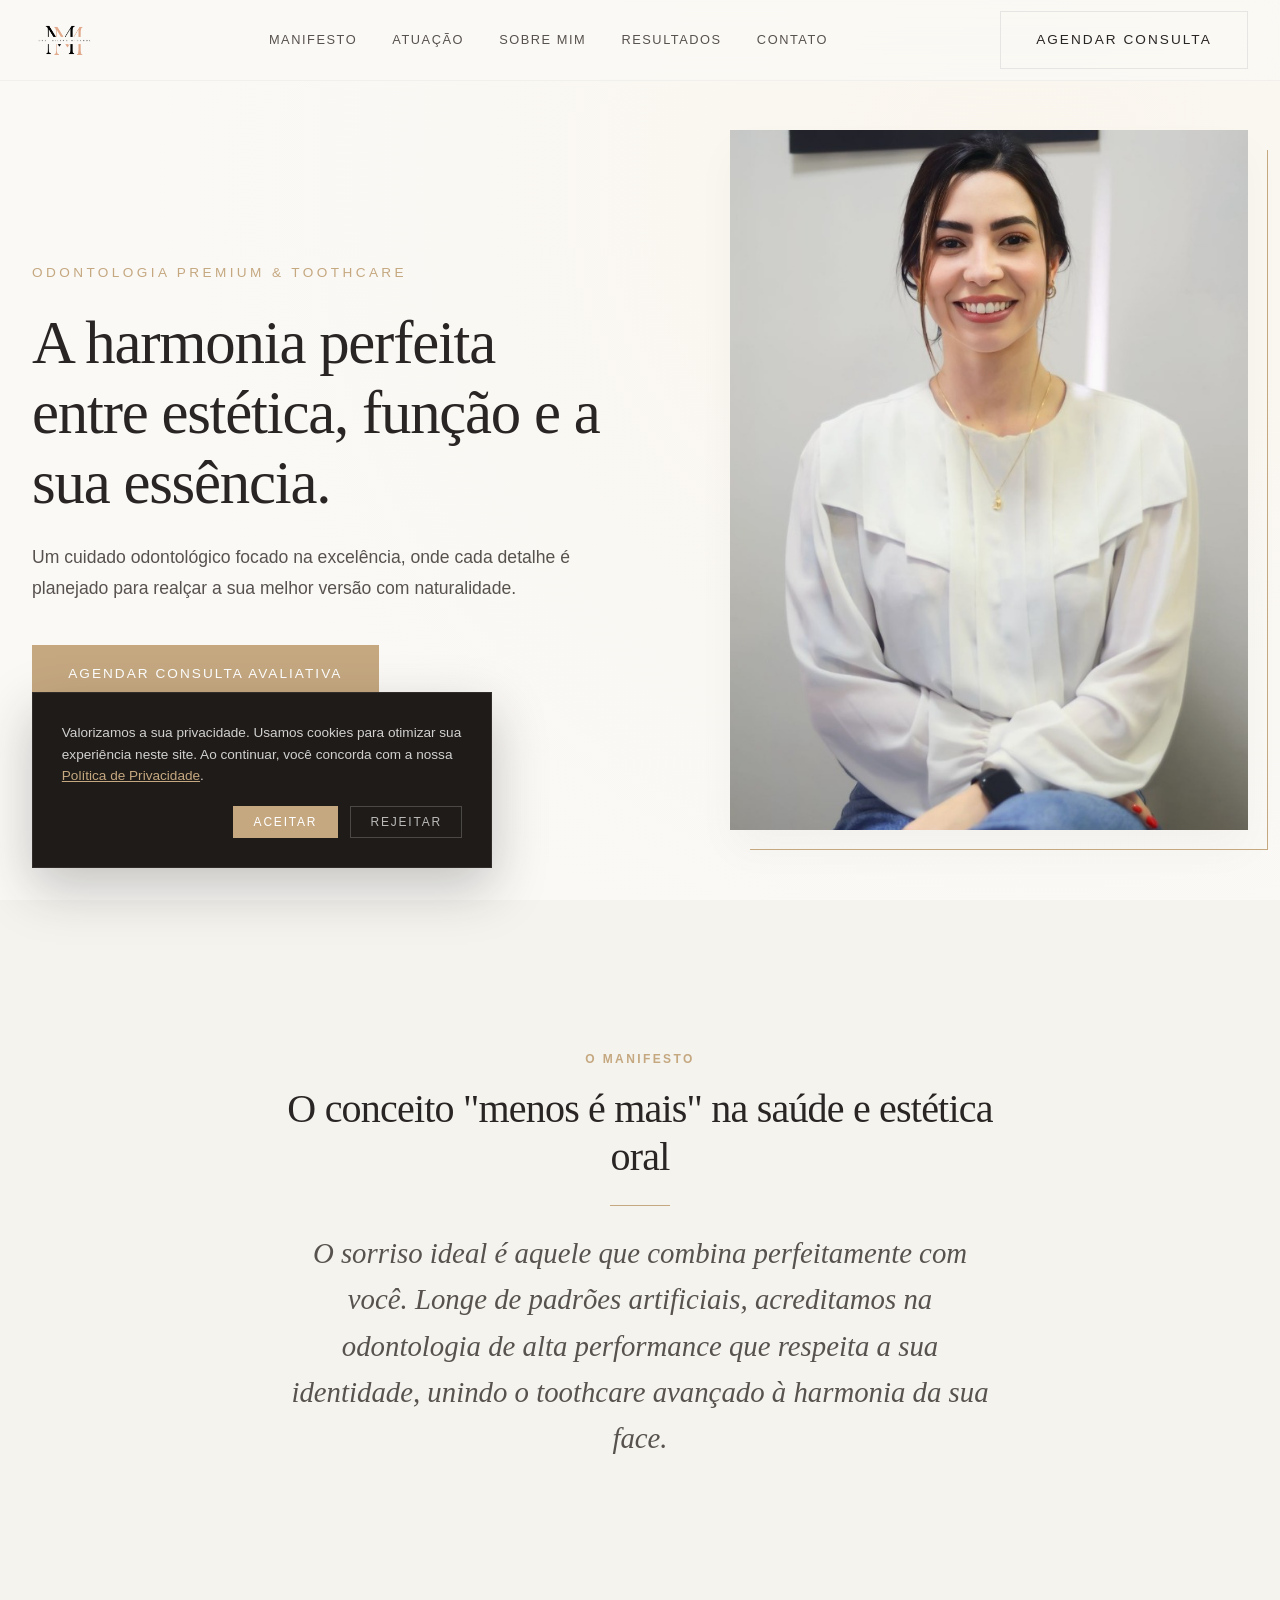
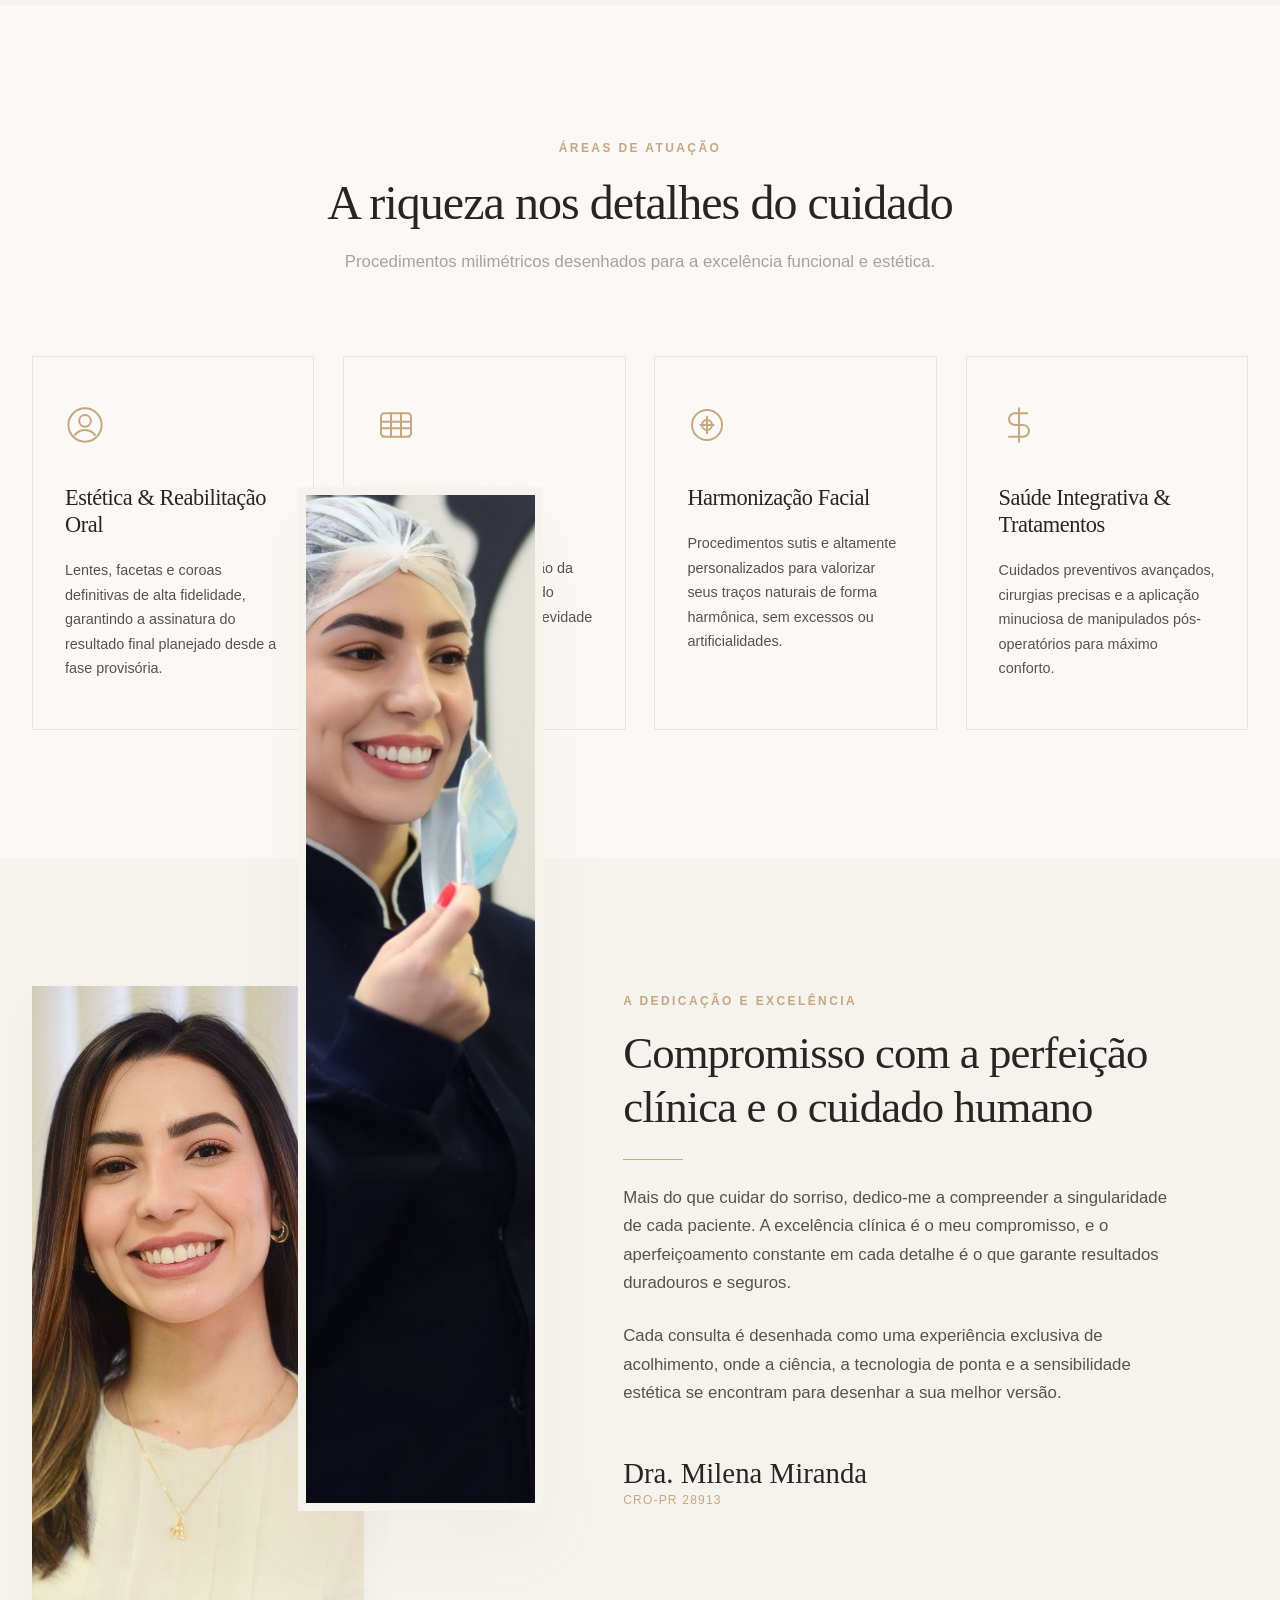
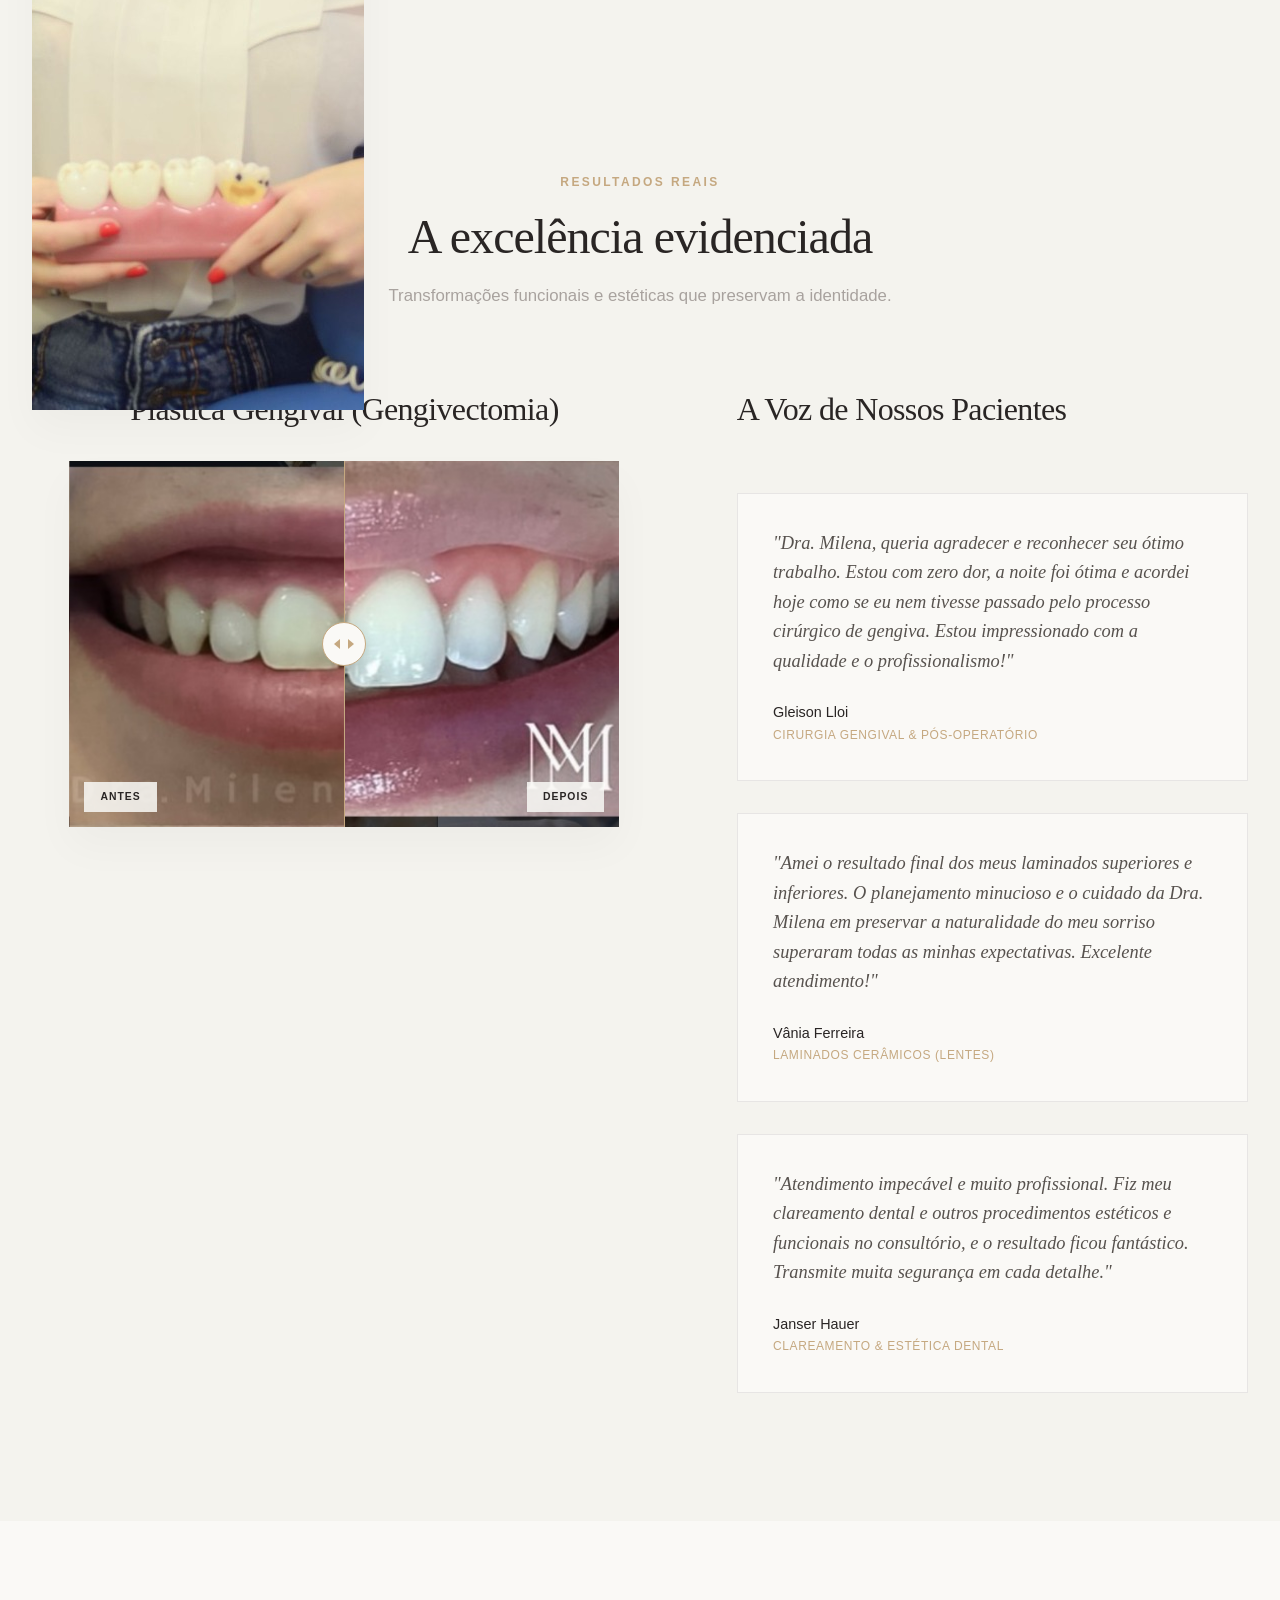
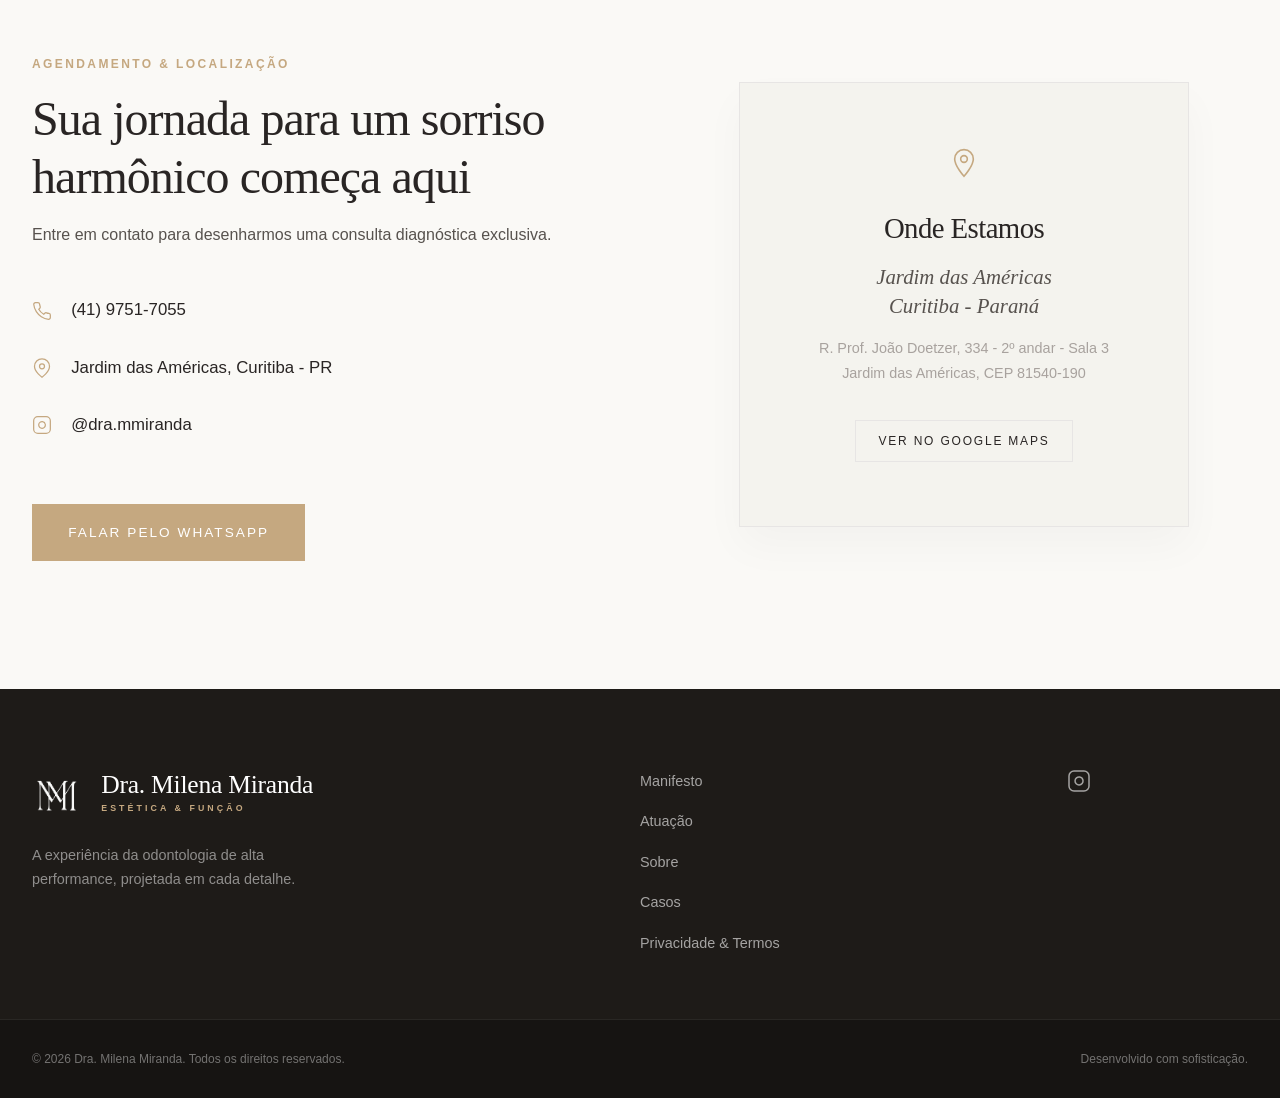
==== index.html @ aee52e79 "fix(domain): ajusta canonical, og, sitemap e schema para mmiranda.odo.br e prioriza carregamento de " ====
<!DOCTYPE html>
<html lang="pt-BR">
<head>
    <meta charset="UTF-8">
    <meta name="viewport" content="width=device-width, initial-scale=1.0">
    <meta http-equiv="Content-Security-Policy" content="default-src 'self' https://fonts.googleapis.com https://fonts.gstatic.com; style-src 'self' 'unsafe-inline' https://fonts.googleapis.com; font-src 'self' https://fonts.gstatic.com; img-src 'self' data: https://mmiranda.odo.br https://*.github.io; script-src 'self' 'unsafe-inline';">
    
    <!-- Google Fonts -->
    <link rel="preconnect" href="https://fonts.googleapis.com">
    <link rel="preconnect" href="https://fonts.gstatic.com" crossorigin>
    <link href="https://fonts.googleapis.com/css2?family=Cormorant+Garamond:ital,wght@0,300;0,400;0,500;0,600;1,300;1,400&family=Plus+Jakarta+Sans:wght@300;400;500;600&display=swap" rel="stylesheet">

    <!-- Stylesheets (Priority loaded) -->
    <link rel="stylesheet" href="style.css?v=2.2">

    <title>Dra. Milena Miranda | Dentista em Curitiba - Estética Dental & Harmonização Facial</title>
    <meta name="description" content="Consultório da Dra. Milena Miranda em Curitiba (Jardim das Américas). Especialista em estética dental, lentes de contato, harmonização facial e reabilitação oral. Agende sua consulta!">
    <meta name="keywords" content="Dentista Curitiba, Odontologia Estética Curitiba, Harmonização Facial Curitiba, Lentes de Contato Dental, Plástica Gengival, Clareamento Dental Curitiba, Jardim das Américas Dentista, Dra Milena Miranda">
    <meta name="author" content="Dra. Milena Miranda">
    <meta name="robots" content="index, follow, max-image-preview:large, max-snippet:-1, max-video-preview:-1">
    <link rel="canonical" href="https://mmiranda.odo.br/">

    <!-- Google Search Console Verification -->
    <meta name="google-site-verification" content="COLOQUE_SEU_CODIGO_DO_SEARCH_CONSOLE_AQUI">

    <!-- Favicon & Touch Icons -->
    <link rel="icon" type="image/x-icon" href="favicon.ico">
    <link rel="icon" type="image/png" sizes="32x32" href="assets/favicon-32x32.png">
    <link rel="icon" type="image/png" sizes="16x16" href="assets/favicon-16x16.png">
    <link rel="apple-touch-icon" sizes="180x180" href="assets/apple-touch-icon.png">
    <meta name="theme-color" content="#121212">
    
    <!-- Open Graph / Facebook / WhatsApp -->
    <meta property="og:type" content="website">
    <meta property="og:url" content="https://mmiranda.odo.br/">
    <meta property="og:title" content="Dra. Milena Miranda | Dentista em Curitiba - Estética & Harmonização">
    <meta property="og:description" content="A harmonia perfeita entre estética, função e a sua essência. Odontologia de alta performance no Jardim das Américas em Curitiba.">
    <meta property="og:image" content="https://mmiranda.odo.br/assets/hero-dra-milena.jpg">
    <meta property="og:image:width" content="642">
    <meta property="og:image:height" content="1024">
    <meta property="og:image:alt" content="Dra. Milena Miranda no consultório odontológico em Curitiba">
    <meta property="og:locale" content="pt_BR">
    <meta property="og:site_name" content="Dra. Milena Miranda Odontologia">

    <!-- Twitter Cards -->
    <meta name="twitter:card" content="summary_large_image">
    <meta name="twitter:title" content="Dra. Milena Miranda | Dentista em Curitiba">
    <meta name="twitter:description" content="A harmonia perfeita entre estética, função e a sua essência. Odontologia e harmonização facial em Curitiba.">
    <meta name="twitter:image" content="https://mmiranda.odo.br/assets/hero-dra-milena.jpg">

    <!-- Structured Data (Schema.org / JSON-LD) -->
    <script type="application/ld+json">
    {
      "@context": "https://schema.org",
      "@type": "Dentist",
      "name": "Dra. Milena Miranda - Odontologia Estética & Harmonização Facial",
      "alternateName": "Consultório Odontológico Dra. Milena Miranda",
      "image": "https://mmiranda.odo.br/assets/hero-dra-milena.jpg",
      "logo": "https://mmiranda.odo.br/assets/logo.png",
      "url": "https://mmiranda.odo.br/",
      "telephone": "+554197517055",
      "priceRange": "$$$",
      "address": {
        "@type": "PostalAddress",
        "streetAddress": "R. Prof. João Doetzer, 334 - 2º andar - Sala 3",
        "addressLocality": "Curitiba",
        "addressRegion": "PR",
        "postalCode": "81540-190",
        "addressCountry": "BR",
        "neighborhood": "Jardim das Américas"
      },
      "geo": {
        "@type": "GeoCoordinates",
        "latitude": -25.46078,
        "longitude": -49.23192
      },
      "medicalSpecialty": "Dentistry",
      "openingHoursSpecification": [
        {
          "@type": "OpeningHoursSpecification",
          "dayOfWeek": ["Monday", "Wednesday", "Thursday"],
          "opens": "09:00",
          "closes": "18:00"
        }
      ],
      "sameAs": [
        "https://www.instagram.com/dra.mmiranda/"
      ],
      "hasOfferCatalog": {
        "@type": "OfferCatalog",
        "name": "Procedimentos Odontológicos e Estéticos",
        "itemListElement": [
          {
            "@type": "Offer",
            "itemOffered": {
              "@type": "Service",
              "name": "Estética & Reabilitação Oral (Lentes de Contato Dental e Facetas)"
            }
          },
          {
            "@type": "Offer",
            "itemOffered": {
              "@type": "Service",
              "name": "Harmonização Facial e Procedimentos Injetáveis"
            }
          },
          {
            "@type": "Offer",
            "itemOffered": {
              "@type": "Service",
              "name": "Plástica Gengival (Gengivectomia)"
            }
          },
          {
            "@type": "Offer",
            "itemOffered": {
              "@type": "Service",
              "name": "Clareamento Dental Profissional"
            }
          },
          {
            "@type": "Offer",
            "itemOffered": {
              "@type": "Service",
              "name": "Oclusão e Saúde Integrativa Oral"
            }
          }
        ]
      }
    }
    </script>
</head>
<body>

    <!-- Header / Navigation -->
    <header class="header">
        <div class="container header-container">
            <a href="#" class="logo">
                <img src="assets/logo.png" alt="Dra. Milena Miranda" class="logo-img">
            </a>
            
            <nav class="nav">
                <a href="#manifesto" class="nav-link">Manifesto</a>
                <a href="#atuacao" class="nav-link">Atuação</a>
                <a href="#sobre" class="nav-link">Sobre mim</a>
                <!-- <a href="#experiencia" class="nav-link">O Consultório</a> -->
                <a href="#casos" class="nav-link">Resultados</a>
                <a href="#contato" class="nav-link">Contato</a>
            </nav>

            <div class="header-cta">
                <a href="https://wa.me/554197517055?text=Olá%20Dra.%20Milena,%20gostaria%20de%20agendar%20uma%20consulta%20avaliativa." target="_blank" rel="noopener noreferrer" class="btn btn-outline">Agendar Consulta</a>
            </div>

            <!-- Hamburger Button for Mobile -->
            <button class="menu-toggle" aria-label="Abrir Menu">
                <span class="bar"></span>
                <span class="bar"></span>
            </button>
        </div>
    </header>

    <!-- Mobile Menu Overlay -->
    <div class="mobile-menu">
        <nav class="mobile-nav">
            <a href="#manifesto" class="mobile-link">Manifesto</a>
            <a href="#atuacao" class="mobile-link">Atuação</a>
            <a href="#sobre" class="mobile-link">Sobre mim</a>
            <!-- <a href="#experiencia" class="mobile-link">O Consultório</a> -->
            <a href="#casos" class="mobile-link">Resultados</a>
            <a href="#contato" class="mobile-link">Contato</a>
            <a href="https://wa.me/554197517055?text=Olá%20Dra.%20Milena,%20gostaria%20de%20agendar%20uma%20consulta%20avaliativa." target="_blank" rel="noopener noreferrer" class="btn btn-primary" style="margin-top: 2rem;">Agendar Consulta</a>
        </nav>
    </div>

    <!-- Hero Section -->
    <section class="hero">
        <div class="container hero-container">
            <div class="hero-content fade-in-up">
                <span class="hero-tag">Odontologia Premium & Toothcare</span>
                <h1 class="hero-title">A harmonia perfeita entre estética, função e a sua essência.</h1>
                <p class="hero-subtitle">Um cuidado odontológico focado na excelência, onde cada detalhe é planejado para realçar a sua melhor versão com naturalidade.</p>
                <div class="hero-actions">
                    <a href="https://wa.me/554197517055?text=Olá%20Dra.%20Milena,%20gostaria%20de%20agendar%20uma%20consulta%20avaliativa." target="_blank" rel="noopener noreferrer" class="btn btn-primary">Agendar Consulta Avaliativa</a>
                </div>
            </div>
            <div class="hero-image-wrapper fade-in">
                <img src="assets/hero-dra-milena.jpg" alt="Dra. Milena Miranda - Dentista Especialista em Estética Dental e Harmonização Facial em Curitiba" class="hero-img" width="642" height="1024" fetchpriority="high">
            </div>
        </div>
    </section>

    <!-- Manifesto Section -->
    <section id="manifesto" class="manifesto scroll-trigger">
        <div class="container container-narrow">
            <div class="manifesto-content text-center">
                <span class="section-tag">O Manifesto</span>
                <h2 class="manifesto-title">O conceito "menos é mais" na saúde e estética oral</h2>
                <div class="divider-gold"></div>
                <p class="manifesto-text">
                    O sorriso ideal é aquele que combina perfeitamente com você. Longe de padrões artificiais, acreditamos na odontologia de alta performance que respeita a sua identidade, unindo o toothcare avançado à harmonia da sua face.
                </p>
            </div>
        </div>
    </section>

    <!-- Areas of Actuation Section -->
    <section id="atuacao" class="atuacao scroll-trigger">
        <div class="container">
            <div class="section-header text-center">
                <span class="section-tag">Áreas de Atuação</span>
                <h2 class="section-title">A riqueza nos detalhes do cuidado</h2>
                <p class="section-subtitle">Procedimentos milimétricos desenhados para a excelência funcional e estética.</p>
            </div>

            <div class="cards-grid">
                <!-- Card 1 -->
                <div class="card fade-in-up">
                    <div class="card-icon">
                        <!-- Custom thin line dentist icon representing aesthetics and oral rehabilitation -->
                        <svg width="40" height="40" viewBox="0 0 24 24" fill="none" stroke="currentColor" stroke-width="1.2" stroke-linecap="round" stroke-linejoin="round">
                            <path d="M12 2C6.5 2 2 6.5 2 12s4.5 10 10 10 10-4.5 10-10S17.5 2 12 2z"/>
                            <path d="M12 6c-2 0-3.5 1.5-3.5 3.5S10 13 12 13s3.5-1.5 3.5-3.5S14 6 12 6z"/>
                            <path d="M6 18c1.5-2 3.5-3 6-3s4.5 1 6 3"/>
                        </svg>
                    </div>
                    <h3 class="card-title">Estética & Reabilitação Oral</h3>
                    <p class="card-text">Lentes, facetas e coroas definitivas de alta fidelidade, garantindo a assinatura do resultado final planejado desde a fase provisória.</p>
                </div>

                <!-- Card 2 -->
                <div class="card fade-in-up" style="animation-delay: 0.1s;">
                    <div class="card-icon">
                        <!-- Custom icon for occlusion and function -->
                        <svg width="40" height="40" viewBox="0 0 24 24" fill="none" stroke="currentColor" stroke-width="1.2" stroke-linecap="round" stroke-linejoin="round">
                            <path d="M4 10h16M4 14h16"/>
                            <rect x="3" y="5" width="18" height="14" rx="2"/>
                            <path d="M9 5v14M15 5v14"/>
                        </svg>
                    </div>
                    <h3 class="card-title">Oclusão & Função</h3>
                    <p class="card-text">O equilíbrio vital para a mastigação, fala e proteção da estrutura dentária, aliviando tensões e garantindo longevidade clínica.</p>
                </div>

                <!-- Card 3 -->
                <div class="card fade-in-up" style="animation-delay: 0.2s;">
                    <div class="card-icon">
                        <!-- Custom icon for facial harmonization -->
                        <svg width="40" height="40" viewBox="0 0 24 24" fill="none" stroke="currentColor" stroke-width="1.2" stroke-linecap="round" stroke-linejoin="round">
                            <path d="M12 21a9 9 0 1 0 0-18 9 9 0 0 0 0 18z"/>
                            <path d="M12 7v10M8 12h8"/>
                            <path d="M12 12m-3 0a3 3 0 1 0 6 0 3 3 0 1 0 -6 0"/>
                        </svg>
                    </div>
                    <h3 class="card-title">Harmonização Facial</h3>
                    <p class="card-text">Procedimentos sutis e altamente personalizados para valorizar seus traços naturais de forma harmônica, sem excessos ou artificialidades.</p>
                </div>

                <!-- Card 4 -->
                <div class="card fade-in-up" style="animation-delay: 0.3s;">
                    <div class="card-icon">
                        <!-- Custom icon for integrative health -->
                        <svg width="40" height="40" viewBox="0 0 24 24" fill="none" stroke="currentColor" stroke-width="1.2" stroke-linecap="round" stroke-linejoin="round">
                            <path d="M12 2v20M17 5H9.5a3.5 3.5 0 0 0 0 7h5a3.5 3.5 0 0 1 0 7H6"/>
                        </svg>
                    </div>
                    <h3 class="card-title">Saúde Integrativa & Tratamentos</h3>
                    <p class="card-text">Cuidados preventivos avançados, cirurgias precisas e a aplicação minuciosa de manipulados pós-operatórios para máximo conforto.</p>
                </div>
            </div>
        </div>
    </section>

    <!-- About Section -->
    <section id="sobre" class="sobre scroll-trigger">
        <div class="container sobre-container">
            <div class="sobre-image-wrapper fade-in">
                <img src="assets/sobre-dra-milena.jpg" alt="Dra. Milena Miranda - Dentista em Curitiba" class="sobre-img-primary" width="678" height="1024" loading="lazy" decoding="async">
                <img src="assets/dra-atendimento.jpg" alt="Dra. Milena Miranda em atendimento odontológico" class="sobre-img-secondary" width="711" height="1024" loading="lazy" decoding="async">
            </div>
            <div class="sobre-content fade-in-up">
                <span class="section-tag">A Dedicação e Excelência</span>
                <h2 class="sobre-title">Compromisso com a perfeição clínica e o cuidado humano</h2>
                <div class="divider-gold" style="margin-left: 0;"></div>
                <p class="sobre-text">
                    Mais do que cuidar do sorriso, dedico-me a compreender a singularidade de cada paciente. A excelência clínica é o meu compromisso, e o aperfeiçoamento constante em cada detalhe é o que garante resultados duradouros e seguros.
                </p>
                <p class="sobre-text">
                    Cada consulta é desenhada como uma experiência exclusiva de acolhimento, onde a ciência, a tecnologia de ponta e a sensibilidade estética se encontram para desenhar a sua melhor versão.
                </p>
                <div class="sobre-signature">
                    <p class="signature-name">Dra. Milena Miranda</p>
                    <p class="signature-crm">CRO-PR 28913</p>
                </div>
            </div>
        </div>
    </section>

    <!-- Gallery / Office Experience Section (Hidden until photos are ready)
    <section id="experiencia" class="experiencia scroll-trigger">
        <div class="container">
            <div class="section-header text-center">
                <span class="section-tag">O Consultório</span>
                <h2 class="section-title">A Experiência do Paciente</h2>
                <p class="section-subtitle">Um refúgio de tranquilidade e sofisticação projetado para o seu conforto.</p>
            </div>

            <div class="carousel-container">
                <div class="carousel-track-container">
                    <ul class="carousel-track">
                        <li class="carousel-slide active">
                            <img src="assets/consultorio-recepcao.jpg" alt="Recepção sofisticada do consultório" class="carousel-img">
                            <div class="carousel-caption">
                                <h3>Recepção Acolhedora</h3>
                                <p>Um ambiente calmo e sofisticado para recepcionar você com conforto.</p>
                            </div>
                        </li>
                        <li class="carousel-slide">
                            <img src="assets/consultorio-sala.jpg" alt="Sala de atendimento moderno" class="carousel-img">
                            <div class="carousel-caption">
                                <h3>Sala de Atendimento Premium</h3>
                                <p>Tecnologia e biossegurança de ponta para procedimentos seguros.</p>
                            </div>
                        </li>
                        <li class="carousel-slide">
                            <img src="assets/dra-em-pe.jpg" alt="Dra. Milena Miranda no consultório" class="carousel-img">
                            <div class="carousel-caption">
                                <h3>Atendimento Personalizado</h3>
                                <p>Cuidado sob medida focado nas suas necessidades individuais.</p>
                            </div>
                        </li>
                    </ul>
                </div>
                
                <button class="carousel-btn carousel-btn-left" aria-label="Slide anterior">
                    <svg width="20" height="20" viewBox="0 0 24 24" fill="none" stroke="currentColor" stroke-width="1" stroke-linecap="round" stroke-linejoin="round">
                        <line x1="19" y1="12" x2="5" y2="12"></line>
                        <polyline points="12 19 5 12 12 5"></polyline>
                    </svg>
                </button>
                <button class="carousel-btn carousel-btn-right" aria-label="Próximo slide">
                    <svg width="20" height="20" viewBox="0 0 24 24" fill="none" stroke="currentColor" stroke-width="1" stroke-linecap="round" stroke-linejoin="round">
                        <line x1="5" y1="12" x2="19" y2="12"></line>
                        <polyline points="12 5 19 12 12 19"></polyline>
                    </svg>
                </button>

                <div class="carousel-nav">
                    <button class="carousel-indicator active"></button>
                    <button class="carousel-indicator"></button>
                    <button class="carousel-indicator"></button>
                </div>
            </div>
        </div>
    </section>
    -->

    <!-- Cases & Testimonials Section -->
    <section id="casos" class="casos scroll-trigger">
        <div class="container">
            <div class="section-header text-center">
                <span class="section-tag">Resultados Reais</span>
                <h2 class="section-title">A excelência evidenciada</h2>
                <p class="section-subtitle">Transformações funcionais e estéticas que preservam a identidade.</p>
            </div>

            <!-- Flex container for Before/After + Testimonials -->
            <div class="casos-layout">
                
                <!-- Before / After Interactive Component -->
                <div class="before-after-wrapper">
                    <h3 class="casos-subheading text-center">Plástica Gengival (Gengivectomia)</h3>
                    <div class="slider-container">
                        <!-- Imagem After (Estado Final) -->
                        <img src="assets/sorriso-depois.jpg" alt="Resultado pós plástica gengival e gengivectomia em Curitiba" class="image-after" width="610" height="361" loading="lazy" decoding="async">
                        <!-- Imagem Before (Estado Inicial) -->
                        <img src="assets/sorriso-antes.jpg" alt="Antes de plástica gengival e gengivectomia" class="image-before" width="610" height="361" loading="lazy" decoding="async">
                        
                        <!-- Control Elements -->
                        <input type="range" min="0" max="100" value="50" class="slider-range" id="before-after-slider" aria-label="Ajustar divisor antes e depois">
                        <div class="slider-line" id="slider-line"></div>
                        <div class="slider-button" id="slider-button"></div>
                        
                        <!-- Labels -->
                        <span class="label-badge label-before">Antes</span>
                        <span class="label-badge label-after">Depois</span>
                    </div>
                </div>

                <!-- Testimonials Column -->
                <div class="testimonials-column">
                    <h3 class="casos-subheading">A Voz de Nossos Pacientes</h3>
                    
                    <div class="testimonial-card">
                        <p class="testimonial-quote">"Dra. Milena, queria agradecer e reconhecer seu ótimo trabalho. Estou com zero dor, a noite foi ótima e acordei hoje como se eu nem tivesse passado pelo processo cirúrgico de gengiva. Estou impressionado com a qualidade e o profissionalismo!"</p>
                        <div class="testimonial-author">
                            <span class="author-name">Gleison Lloi</span>
                            <span class="author-treatment">Cirurgia Gengival & Pós-Operatório</span>
                        </div>
                    </div>

                    <div class="testimonial-card">
                        <p class="testimonial-quote">"Amei o resultado final dos meus laminados superiores e inferiores. O planejamento minucioso e o cuidado da Dra. Milena em preservar a naturalidade do meu sorriso superaram todas as minhas expectativas. Excelente atendimento!"</p>
                        <div class="testimonial-author">
                            <span class="author-name">Vânia Ferreira</span>
                            <span class="author-treatment">Laminados Cerâmicos (Lentes)</span>
                        </div>
                    </div>

                    <div class="testimonial-card">
                        <p class="testimonial-quote">"Atendimento impecável e muito profissional. Fiz meu clareamento dental e outros procedimentos estéticos e funcionais no consultório, e o resultado ficou fantástico. Transmite muita segurança em cada detalhe."</p>
                        <div class="testimonial-author">
                            <span class="author-name">Janser Hauer</span>
                            <span class="author-treatment">Clareamento & Estética Dental</span>
                        </div>
                    </div>
                </div>

            </div>
        </div>
    </section>

    <!-- Contact & Map Section -->
    <section id="contato" class="contato scroll-trigger">
        <div class="container">
            <div class="contato-container">
                <div class="contato-info">
                    <span class="section-tag">Agendamento & Localização</span>
                    <h2 class="contato-title">Sua jornada para um sorriso harmônico começa aqui</h2>
                    <p class="contato-subtitle">Entre em contato para desenharmos uma consulta diagnóstica exclusiva.</p>
                    
                    <div class="contact-details">
                        <div class="contact-item">
                            <span class="contact-icon">
                                <svg width="20" height="20" viewBox="0 0 24 24" fill="none" stroke="currentColor" stroke-width="1.5">
                                    <path d="M22 16.92v3a2 2 0 0 1-2.18 2 19.79 19.79 0 0 1-8.63-3.07 19.5 19.5 0 0 1-6-6 19.79 19.79 0 0 1-3.07-8.67A2 2 0 0 1 4.11 2h3a2 2 0 0 1 2 1.72 12.84 12.84 0 0 0 .7 2.81 2 2 0 0 1-.45 2.11L8.09 9.91a16 16 0 0 0 6 6l1.27-1.27a2 2 0 0 1 2.11-.45 12.84 12.84 0 0 0 2.81.7A2 2 0 0 1 22 16.92z"/>
                                </svg>
                            </span>
                            <a href="tel:+554197517055" class="contact-text">(41) 9751-7055</a>
                        </div>
                        
                        <div class="contact-item">
                            <span class="contact-icon">
                                <svg width="20" height="20" viewBox="0 0 24 24" fill="none" stroke="currentColor" stroke-width="1.5">
                                    <path d="M21 10c0 7-9 13-9 13s-9-6-9-13a9 9 0 0 1 18 0z"/>
                                    <circle cx="12" cy="10" r="3"/>
                                </svg>
                            </span>
                            <span class="contact-text">Jardim das Américas, Curitiba - PR</span>
                        </div>

                        <div class="contact-item">
                            <span class="contact-icon">
                                <svg width="20" height="20" viewBox="0 0 24 24" fill="none" stroke="currentColor" stroke-width="1.5">
                                    <rect x="2" y="2" width="20" height="20" rx="5" ry="5"/>
                                    <path d="M16 11.37A4 4 0 1 1 12.63 8 4 4 0 0 1 16 11.37z"/>
                                    <line x1="17.5" y1="6.5" x2="17.51" y2="6.5"/>
                                </svg>
                            </span>
                            <a href="https://www.instagram.com/dra.mmiranda/" target="_blank" rel="noopener noreferrer" class="contact-text">@dra.mmiranda</a>
                        </div>
                    </div>

                    <a href="https://wa.me/554197517055?text=Olá%20Dra.%20Milena,%20gostaria%20de%20agendar%20uma%20consulta%20avaliativa." target="_blank" rel="noopener noreferrer" class="btn btn-primary" style="margin-top: 1.5rem;">Falar pelo WhatsApp</a>
                </div>

                <!-- Custom visual elegant map / info panel instead of complex iframe -->
                <div class="map-panel">
                    <div class="map-card">
                        <div class="map-icon-box">
                            <svg width="32" height="32" viewBox="0 0 24 24" fill="none" stroke="currentColor" stroke-width="1.2">
                                <path d="M12 2C8.13 2 5 5.13 5 9c0 5.25 7 13 7 13s7-7.75 7-13c0-3.87-3.13-7-7-7z"/>
                                <circle cx="12" cy="9" r="2.5"/>
                            </svg>
                        </div>
                        <h3>Onde Estamos</h3>
                        <p class="map-address">Jardim das Américas<br>Curitiba - Paraná</p>
                        <p class="map-desc">R. Prof. João Doetzer, 334 - 2º andar - Sala 3<br>Jardim das Américas, CEP 81540-190</p>
                        <a href="https://maps.google.com/?q=R.+Prof.+Joao+Doetzer,+334+-+Jardim+das+Americas,+Curitiba+-+PR" target="_blank" rel="noopener noreferrer" class="btn btn-outline btn-small">Ver no Google Maps</a>
                    </div>
                </div>
            </div>
        </div>
    </section>

    <!-- Footer -->
    <footer class="footer">
        <div class="container footer-container">
            <div class="footer-brand">
                <a href="#" class="logo footer-logo">
                    <img src="assets/logo-white.png" alt="Dra. Milena Miranda" class="logo-img-white">
                    <div class="logo-text">
                        <span class="logo-name">Dra. Milena Miranda</span>
                        <span class="logo-subtitle">ESTÉTICA & FUNÇÃO</span>
                    </div>
                </a>
                <p class="footer-desc">A experiência da odontologia de alta performance, projetada em cada detalhe.</p>
            </div>
            
            <div class="footer-links">
                <a href="#manifesto">Manifesto</a>
                <a href="#atuacao">Atuação</a>
                <a href="#sobre">Sobre</a>
                <!-- <a href="#experiencia">Consultório</a> -->
                <a href="#casos">Casos</a>
                <a href="politica-privacidade.html">Privacidade & Termos</a>
            </div>

            <div class="footer-social">
                <a href="https://www.instagram.com/dra.mmiranda/" target="_blank" rel="noopener noreferrer" aria-label="Instagram">
                    <svg width="24" height="24" viewBox="0 0 24 24" fill="none" stroke="currentColor" stroke-width="1.5">
                        <rect x="2" y="2" width="20" height="20" rx="5" ry="5"/>
                        <path d="M16 11.37A4 4 0 1 1 12.63 8 4 4 0 0 1 16 11.37z"/>
                        <line x1="17.5" y1="6.5" x2="17.51" y2="6.5"/>
                    </svg>
                </a>
            </div>
        </div>
        <div class="footer-bottom">
            <div class="container footer-bottom-container">
                <p>&copy; 2026 Dra. Milena Miranda. Todos os direitos reservados.</p>
                <p>Desenvolvido com sofisticação.</p>
            </div>
        </div>
    </footer>

    <!-- Cookie Consent Banner -->
    <div id="cookie-banner" class="cookie-banner">
        <div class="cookie-content">
            <p>Valorizamos a sua privacidade. Usamos cookies para otimizar sua experiência neste site. Ao continuar, você concorda com a nossa <a href="politica-privacidade.html" class="cookie-link">Política de Privacidade</a>.</p>
            <div class="cookie-buttons">
                <button id="cookie-accept" class="btn btn-primary btn-small" style="padding: 0.5rem 1.2rem; font-size: 0.75rem;">Aceitar</button>
                <button id="cookie-reject" class="btn btn-outline btn-small" style="padding: 0.5rem 1.2rem; font-size: 0.75rem; border-color: rgba(255,255,255,0.2); color: rgba(255,255,255,0.7);">Rejeitar</button>
            </div>
        </div>
    </div>

    <!-- Scripts -->
    <script src="script.js"></script>
</body>
</html>
---- style.css ----
/* ==========================================================================
   DESIGN SYSTEM & VARIABLES
   ========================================================================== */
:root {
    /* Color Palette */
    --bg-primary: #FAF9F6;      /* Off-white linen */
    --bg-secondary: #F4F3EE;    /* Soft warm cream */
    --bg-dark: #1E1B18;         /* Premium soft dark grey */
    --color-gold: #C5A880;      /* Champagne gold */
    --color-gold-hover: #B59870;/* Darker gold for interaction */
    --color-gold-light: rgba(197, 168, 128, 0.1);
    --text-primary: #292524;    /* Warm graphite */
    --text-secondary: #57524E;  /* Warm grey for body */
    --text-light: #A8A29E;      /* Muted light grey */
    --border-color: #E7E5E4;    /* Fine division lines */
    
    /* Typography */
    --font-serif: 'Cormorant Garamond', serif;
    --font-sans: 'Plus Jakarta Sans', sans-serif;
    
    /* Transitions & Shadows */
    --transition-smooth: all 0.5s cubic-bezier(0.16, 1, 0.3, 1);
    --shadow-premium: 0 20px 40px rgba(41, 37, 36, 0.03);
    --shadow-hover: 0 30px 60px rgba(197, 168, 128, 0.08);
}

/* ==========================================================================
   BASE STYLES & RESET
   ========================================================================== */
*, *::before, *::after {
    box-sizing: border-box;
    margin: 0;
    padding: 0;
}

html {
    scroll-behavior: smooth;
    font-size: 16px;
}

body {
    background-color: var(--bg-primary);
    color: var(--text-primary);
    font-family: var(--font-sans);
    line-height: 1.7;
    font-weight: 300;
    overflow-x: hidden;
    -webkit-font-smoothing: antialiased;
}

/* Containers */
.container {
    width: 100%;
    max-width: 1400px;
    margin: 0 auto;
    padding: 0 2rem;
}

.container-narrow {
    max-width: 800px;
}

/* ==========================================================================
   TYPOGRAPHY
   ========================================================================== */
h1, h2, h3, h4 {
    font-family: var(--font-serif);
    font-weight: 400;
    line-height: 1.2;
    letter-spacing: -0.02em;
}

h1 {
    font-size: 3.5rem;
}

h2 {
    font-size: 2.8rem;
}

h3 {
    font-size: 1.8rem;
}

p {
    font-family: var(--font-sans);
    font-size: 1rem;
    color: var(--text-secondary);
}

/* Editorial tags and dividers */
.section-tag {
    display: inline-block;
    font-family: var(--font-sans);
    font-size: 0.75rem;
    font-weight: 600;
    text-transform: uppercase;
    letter-spacing: 0.2em;
    color: var(--color-gold);
    margin-bottom: 1rem;
}

.hero-tag {
    display: inline-block;
    font-family: var(--font-sans);
    font-size: 0.85rem;
    font-weight: 500;
    text-transform: uppercase;
    letter-spacing: 0.25em;
    color: var(--color-gold);
    margin-bottom: 1.5rem;
}

.divider-gold {
    width: 60px;
    height: 1px;
    background-color: var(--color-gold);
    margin: 1.5rem auto;
}

/* Text Center Helper */
.text-center {
    text-align: center;
}

/* ==========================================================================
   BUTTONS
   ========================================================================== */
.btn {
    display: inline-flex;
    align-items: center;
    justify-content: center;
    padding: 1rem 2.2rem;
    font-family: var(--font-sans);
    font-size: 0.85rem;
    font-weight: 500;
    text-transform: uppercase;
    letter-spacing: 0.15em;
    border-radius: 0;
    text-decoration: none;
    transition: var(--transition-smooth);
    cursor: pointer;
}

.btn-primary {
    background-color: var(--color-gold);
    color: #ffffff;
    border: 1px solid var(--color-gold);
}

.btn-primary:hover {
    background-color: var(--color-gold-hover);
    border-color: var(--color-gold-hover);
    transform: translateY(-2px);
    box-shadow: 0 10px 20px rgba(197, 168, 128, 0.15);
}

.btn-outline {
    background-color: transparent;
    color: var(--text-primary);
    border: 1px solid var(--border-color);
}

.btn-outline:hover {
    border-color: var(--color-gold);
    color: var(--color-gold);
    transform: translateY(-2px);
}

.btn-small {
    padding: 0.6rem 1.4rem;
    font-size: 0.75rem;
}

/* ==========================================================================
   HEADER / NAVIGATION
   ========================================================================== */
.header {
    position: fixed;
    top: 0;
    left: 0;
    width: 100%;
    z-index: 100;
    background-color: rgba(250, 249, 246, 0.8);
    backdrop-filter: blur(15px);
    -webkit-backdrop-filter: blur(15px);
    border-bottom: 1px solid rgba(231, 229, 228, 0.5);
    transition: var(--transition-smooth);
}

.header.scrolled {
    padding: 0.6rem 0;
    background-color: rgba(250, 249, 246, 0.95);
    box-shadow: 0 10px 30px rgba(41, 37, 36, 0.02);
}

.header-container {
    display: flex;
    align-items: center;
    justify-content: space-between;
    height: 80px;
    transition: var(--transition-smooth);
}

.header.scrolled .header-container {
    height: 65px;
}

/* Logo Style */
.logo {
    display: flex;
    align-items: center;
    text-decoration: none;
    color: var(--text-primary);
}

.logo-img {
    height: 65px;
    width: auto;
    transition: var(--transition-smooth);
    display: block;
}

.header.scrolled .logo-img {
    height: 52px;
}

.logo-name {
    font-family: var(--font-serif);
    font-size: 1.6rem;
    font-weight: 400;
    line-height: 1;
    letter-spacing: -0.01em;
}

.logo-subtitle {
    font-family: var(--font-sans);
    font-size: 0.55rem;
    font-weight: 600;
    letter-spacing: 0.35em;
    color: var(--color-gold);
    margin-top: 0.2rem;
}

.footer-logo {
    gap: 1.2rem;
}

.logo-img-white {
    height: 50px;
    width: auto;
    display: block;
}

.logo-text {
    display: flex;
    flex-direction: column;
}

/* Menu links */
.nav {
    display: flex;
    gap: 2.2rem;
}

.nav-link {
    font-family: var(--font-sans);
    font-size: 0.8rem;
    font-weight: 500;
    text-transform: uppercase;
    letter-spacing: 0.12em;
    color: var(--text-secondary);
    text-decoration: none;
    transition: var(--transition-smooth);
    position: relative;
    padding: 0.4rem 0;
    white-space: nowrap;
}

.nav-link::after {
    content: '';
    position: absolute;
    bottom: 0;
    left: 0;
    width: 0;
    height: 1px;
    background-color: var(--color-gold);
    transition: var(--transition-smooth);
}

.nav-link:hover {
    color: var(--color-gold);
}

.nav-link:hover::after {
    width: 100%;
}

/* Hamburger toggle */
.menu-toggle {
    display: none;
    flex-direction: column;
    gap: 6px;
    background: transparent;
    border: none;
    cursor: pointer;
    z-index: 110;
}

.menu-toggle .bar {
    width: 25px;
    height: 1.5px;
    background-color: var(--text-primary);
    transition: var(--transition-smooth);
}

/* Mobile navigation */
.mobile-menu {
    position: fixed;
    top: 0;
    right: -100%;
    width: 100%;
    height: 100vh;
    background-color: var(--bg-primary);
    z-index: 105;
    display: flex;
    align-items: center;
    justify-content: center;
    transition: right 0.6s cubic-bezier(0.16, 1, 0.3, 1);
}

.mobile-menu.active {
    right: 0;
}

.mobile-nav {
    display: flex;
    flex-direction: column;
    align-items: center;
    gap: 2rem;
}

.mobile-link {
    font-family: var(--font-serif);
    font-size: 2rem;
    color: var(--text-primary);
    text-decoration: none;
    transition: var(--transition-smooth);
}

.mobile-link:hover {
    color: var(--color-gold);
}

/* ==========================================================================
   HERO SECTION
   ========================================================================== */
.hero {
    min-height: 100vh;
    display: flex;
    align-items: center;
    padding-top: 120px;
    padding-bottom: 60px;
    background: radial-gradient(circle at 80% 20%, #FAF6EE 0%, var(--bg-primary) 70%);
}

.hero-container {
    display: grid;
    grid-template-columns: 1.1fr 0.9fr;
    gap: 4rem;
    align-items: center;
}

.hero-content {
    max-width: 580px;
}

.hero-title {
    font-size: 3.8rem;
    line-height: 1.15;
    margin-bottom: 1.5rem;
    color: var(--text-primary);
}

.hero-subtitle {
    font-size: 1.1rem;
    line-height: 1.8;
    color: var(--text-secondary);
    margin-bottom: 2.5rem;
}

.hero-image-wrapper {
    position: relative;
    height: 100%;
    min-height: 500px;
}

.hero-img {
    width: 100%;
    height: 100%;
    object-fit: cover;
    object-position: top;
    aspect-ratio: 3 / 4;
    border-radius: 0;
    box-shadow: var(--shadow-premium);
    filter: brightness(0.98);
}

/* Decorative Gold details (L-shaped partial border) */
.hero-image-wrapper::before {
    content: '';
    position: absolute;
    top: 20px;
    left: 20px;
    right: -20px;
    bottom: -20px;
    border-right: 1.5px solid var(--color-gold);
    border-bottom: 1.5px solid var(--color-gold);
    pointer-events: none;
    z-index: 2;
    transition: var(--transition-smooth);
}

.hero-image-wrapper:hover::before {
    top: 12px;
    left: 12px;
    right: -12px;
    bottom: -12px;
}

/* ==========================================================================
   MANIFESTO SECTION
   ========================================================================== */
.manifesto {
    padding: 9rem 0;
    background-color: var(--bg-secondary);
}

.manifesto-title {
    font-size: 2.5rem;
    margin-bottom: 0.5rem;
}

.manifesto-text {
    font-family: var(--font-serif);
    font-size: 1.8rem;
    font-style: italic;
    line-height: 1.6;
    color: var(--text-secondary);
    max-width: 720px;
    margin: 0 auto;
}

/* ==========================================================================
   AREAS OF ACTUATION (CARDS)
   ========================================================================== */
.atuacao {
    padding: 8rem 0;
}

.section-header {
    margin-bottom: 5rem;
}

.section-title {
    font-size: 3rem;
    margin-bottom: 1rem;
}

.section-subtitle {
    font-size: 1.05rem;
    color: var(--text-light);
    max-width: 600px;
    margin: 0 auto;
}

.cards-grid {
    display: grid;
    grid-template-columns: repeat(4, 1fr);
    gap: 1.8rem;
}

.card {
    background-color: var(--bg-primary);
    border: 1px solid var(--border-color);
    padding: 3rem 2rem;
    display: flex;
    flex-direction: column;
    transition: var(--transition-smooth);
    position: relative;
    overflow: hidden;
}

.card::before {
    content: '';
    position: absolute;
    top: 0;
    left: 0;
    width: 100%;
    height: 2px;
    background-color: var(--color-gold);
    transform: scaleX(0);
    transform-origin: left;
    transition: var(--transition-smooth);
}

.card:hover {
    transform: translateY(-8px);
    border-color: transparent;
    box-shadow: var(--shadow-hover);
}

.card:hover::before {
    transform: scaleX(1);
}

.card-icon {
    color: var(--color-gold);
    margin-bottom: 2rem;
}

.card-title {
    font-size: 1.4rem;
    margin-bottom: 1.2rem;
    color: var(--text-primary);
}

.card-text {
    font-size: 0.9rem;
    line-height: 1.7;
    color: var(--text-secondary);
}

/* ==========================================================================
   ABOUT SECTION
   ========================================================================== */
.sobre {
    padding: 8rem 0;
    background-color: var(--bg-secondary);
}

.sobre-container {
    display: grid;
    grid-template-columns: 0.9fr 1.1fr;
    gap: 5rem;
    align-items: center;
}

.sobre-image-wrapper {
    position: relative;
    width: 100%;
    min-height: 525px;
}

.sobre-img-primary {
    position: absolute;
    top: 0;
    left: 0;
    width: 65%;
    object-fit: cover;
    object-position: top;
    aspect-ratio: 3 / 4;
    box-shadow: var(--shadow-premium);
    z-index: 1;
}

.sobre-img-secondary {
    position: absolute;
    bottom: 0;
    right: 0;
    width: 48%;
    object-fit: cover;
    object-position: top;
    aspect-ratio: 3 / 4;
    box-shadow: var(--shadow-hover);
    border: 8px solid var(--bg-secondary);
    z-index: 2;
    transition: var(--transition-smooth);
}

.sobre-img-secondary:hover {
    transform: translateY(-5px);
}

.sobre-content {
    max-width: 550px;
}

.sobre-title {
    font-size: 2.8rem;
    margin-bottom: 1.5rem;
}

.sobre-text {
    margin-bottom: 1.5rem;
    font-size: 1.05rem;
    color: var(--text-secondary);
}

.sobre-signature {
    margin-top: 3rem;
}

.signature-name {
    font-family: var(--font-serif);
    font-size: 1.8rem;
    color: var(--text-primary);
    line-height: 1.2;
}

.signature-crm {
    font-family: var(--font-sans);
    font-size: 0.75rem;
    letter-spacing: 0.1em;
    color: var(--color-gold);
    text-transform: uppercase;
}

/* ==========================================================================
   OFFICE EXPERIENCE (CAROUSEL)
   ========================================================================== */
.experiencia {
    padding: 8rem 0;
}

.carousel-container {
    position: relative;
    width: 100%;
    max-width: 1000px;
    margin: 0 auto;
    overflow: hidden;
}

.carousel-track-container {
    position: relative;
    width: 100%;
    height: 550px;
}

.carousel-track {
    list-style: none;
    position: relative;
    width: 100%;
    height: 100%;
}

.carousel-slide {
    position: absolute;
    top: 0;
    left: 0;
    width: 100%;
    height: 100%;
    opacity: 0;
    transition: opacity 0.8s ease-in-out;
    z-index: 1;
}

.carousel-slide.active {
    opacity: 1;
    z-index: 2;
}

.carousel-img {
    width: 100%;
    height: 100%;
    object-fit: cover;
}

/* Minimal text overlay on slides */
.carousel-caption {
    position: absolute;
    bottom: 0;
    left: 0;
    width: 100%;
    padding: 3rem 4rem;
    background: linear-gradient(to top, rgba(30, 27, 24, 0.75) 0%, rgba(30, 27, 24, 0) 100%);
    color: #ffffff;
    z-index: 3;
}

.carousel-caption h3 {
    font-size: 1.8rem;
    margin-bottom: 0.5rem;
    color: #ffffff;
}

.carousel-caption p {
    color: rgba(255, 255, 255, 0.85);
    font-size: 0.95rem;
}

/* Slide Nav buttons */
.carousel-btn {
    position: absolute;
    top: 50%;
    transform: translateY(-50%);
    background-color: rgba(250, 249, 246, 0.9);
    border: none;
    width: 50px;
    height: 50px;
    border-radius: 50%;
    cursor: pointer;
    display: flex;
    align-items: center;
    justify-content: center;
    z-index: 5;
    transition: var(--transition-smooth);
    color: var(--text-primary);
}

.carousel-btn:hover {
    background-color: var(--color-gold);
    color: #ffffff;
}

.carousel-btn-left {
    left: 20px;
}

.carousel-btn-right {
    right: 20px;
}

/* Indicators */
.carousel-nav {
    display: flex;
    justify-content: center;
    gap: 0.6rem;
    margin-top: 2rem;
}

.carousel-indicator {
    width: 6px;
    height: 6px;
    border-radius: 50%;
    background-color: var(--border-color);
    border: none;
    cursor: pointer;
    transition: var(--transition-smooth);
}

.carousel-indicator.active {
    background-color: var(--color-gold);
    transform: scale(1.4);
}

/* ==========================================================================
   TESTIMONIALS & CASES
   ========================================================================== */
.casos {
    padding: 8rem 0;
    background-color: var(--bg-secondary);
}

.casos-layout {
    display: grid;
    grid-template-columns: 1.1fr 0.9fr;
    gap: 5rem;
    align-items: start;
    margin-top: 4rem;
}

.casos-subheading {
    font-size: 2rem;
    margin-bottom: 2rem;
    color: var(--text-primary);
}

/* Before / After Slider UI */
.before-after-wrapper {
    display: flex;
    flex-direction: column;
    align-items: center;
}

.slider-container {
    position: relative;
    width: 100%;
    max-width: 550px;
    aspect-ratio: 3 / 2;
    overflow: hidden;
    box-shadow: var(--shadow-premium);
}

.image-after {
    position: absolute;
    top: 0;
    left: 0;
    width: 100%;
    height: 100%;
    object-fit: cover;
    pointer-events: none;
}

.image-before {
    position: absolute;
    top: 0;
    left: 0;
    width: 100%;
    height: 100%;
    object-fit: cover;
    pointer-events: none;
    clip-path: polygon(0 0, 50% 0, 50% 100%, 0 100%);
}

.slider-range {
    position: absolute;
    top: 0;
    left: 0;
    width: 100%;
    height: 100%;
    opacity: 0;
    cursor: ew-resize;
    z-index: 10;
}

.slider-line {
    position: absolute;
    top: 0;
    bottom: 0;
    left: 50%;
    width: 1px;
    background-color: var(--color-gold);
    pointer-events: none;
    z-index: 5;
}

.slider-button {
    position: absolute;
    top: 50%;
    left: 50%;
    transform: translate(-50%, -50%);
    width: 44px;
    height: 44px;
    border-radius: 50%;
    background-color: var(--bg-primary);
    border: 1px solid var(--color-gold);
    box-shadow: 0 4px 15px rgba(41, 37, 36, 0.1);
    display: flex;
    align-items: center;
    justify-content: center;
    pointer-events: none;
    z-index: 6;
    transition: background-color 0.3s;
}

.slider-button::before {
    content: '';
    width: 0;
    height: 0;
    border-top: 5px transparent solid;
    border-bottom: 5px transparent solid;
    border-right: 6px var(--color-gold) solid;
    margin-right: 4px;
}

.slider-button::after {
    content: '';
    width: 0;
    height: 0;
    border-top: 5px transparent solid;
    border-bottom: 5px transparent solid;
    border-left: 6px var(--color-gold) solid;
    margin-left: 4px;
}

/* Badges for before/after */
.label-badge {
    position: absolute;
    bottom: 15px;
    padding: 0.4rem 1rem;
    font-family: var(--font-sans);
    font-size: 0.65rem;
    font-weight: 600;
    text-transform: uppercase;
    letter-spacing: 0.1em;
    background-color: rgba(250, 249, 246, 0.85);
    color: var(--text-primary);
    pointer-events: none;
    z-index: 4;
}

.label-before {
    left: 15px;
}

.label-after {
    right: 15px;
}

/* Testimonial Cards */
.testimonials-column {
    display: flex;
    flex-direction: column;
    gap: 2rem;
}

.testimonial-card {
    background-color: var(--bg-primary);
    border: 1px solid var(--border-color);
    padding: 2.2rem;
    transition: var(--transition-smooth);
}

.testimonial-card:hover {
    box-shadow: var(--shadow-premium);
    border-color: var(--color-gold);
}

.testimonial-quote {
    font-family: var(--font-serif);
    font-style: italic;
    font-size: 1.15rem;
    line-height: 1.6;
    color: var(--text-secondary);
    margin-bottom: 1.5rem;
}

.testimonial-author {
    display: flex;
    flex-direction: column;
}

.author-name {
    font-weight: 500;
    font-size: 0.9rem;
    color: var(--text-primary);
}

.author-treatment {
    font-size: 0.75rem;
    color: var(--color-gold);
    text-transform: uppercase;
    letter-spacing: 0.05em;
    font-weight: 500;
}

/* ==========================================================================
   CONTACT SECTION
   ========================================================================== */
.contato {
    padding: 8rem 0;
}

.contato-container {
    display: grid;
    grid-template-columns: 1fr 1fr;
    gap: 5rem;
    align-items: center;
}

.contato-title {
    font-size: 3rem;
    margin-bottom: 1rem;
}

.contato-subtitle {
    color: var(--text-secondary);
    margin-bottom: 3rem;
}

.contact-details {
    display: flex;
    flex-direction: column;
    gap: 1.8rem;
    margin-bottom: 2.5rem;
}

.contact-item {
    display: flex;
    align-items: center;
    gap: 1.2rem;
}

.contact-icon {
    color: var(--color-gold);
    display: flex;
    align-items: center;
}

.contact-text {
    font-size: 1.05rem;
    color: var(--text-primary);
    text-decoration: none;
    transition: var(--transition-smooth);
}

a.contact-text:hover {
    color: var(--color-gold);
}

/* Visual Map Card styling */
.map-panel {
    display: flex;
    justify-content: center;
    align-items: center;
}

.map-card {
    background-color: var(--bg-secondary);
    border: 1px solid var(--border-color);
    padding: 4rem 3rem;
    width: 100%;
    max-width: 450px;
    text-align: center;
    box-shadow: var(--shadow-premium);
}

.map-icon-box {
    color: var(--color-gold);
    margin-bottom: 1.5rem;
}

.map-card h3 {
    font-size: 1.8rem;
    margin-bottom: 1rem;
    color: var(--text-primary);
}

.map-address {
    font-family: var(--font-serif);
    font-size: 1.3rem;
    font-style: italic;
    color: var(--text-secondary);
    line-height: 1.4;
    margin-bottom: 1rem;
}

.map-desc {
    font-size: 0.9rem;
    color: var(--text-light);
    margin-bottom: 2.2rem;
}

/* ==========================================================================
   FOOTER
   ========================================================================== */
.footer {
    background-color: var(--bg-dark);
    color: #ffffff;
    padding: 5rem 0 0 0;
}

.footer-container {
    display: grid;
    grid-template-columns: 1.5fr 1fr 0.5fr;
    gap: 4rem;
    padding-bottom: 4rem;
    border-bottom: 1px solid rgba(255, 255, 255, 0.05);
}

.footer-brand .logo-name {
    color: #ffffff;
}

.footer-desc {
    color: rgba(255, 255, 255, 0.5);
    font-size: 0.9rem;
    margin-top: 1.5rem;
    max-width: 320px;
}

.footer-links {
    display: flex;
    flex-direction: column;
    gap: 1rem;
}

.footer-links a {
    color: rgba(255, 255, 255, 0.6);
    text-decoration: none;
    font-size: 0.9rem;
    transition: var(--transition-smooth);
}

.footer-links a:hover {
    color: var(--color-gold);
    padding-left: 5px;
}

.footer-social {
    display: flex;
    gap: 1.5rem;
}

.footer-social a {
    color: rgba(255, 255, 255, 0.6);
    transition: var(--transition-smooth);
}

.footer-social a:hover {
    color: var(--color-gold);
    transform: translateY(-3px);
}

.footer-bottom {
    background-color: #161412;
    padding: 1.8rem 0;
}

.footer-bottom-container {
    display: flex;
    justify-content: space-between;
    align-items: center;
}

.footer-bottom p {
    font-size: 0.75rem;
    color: rgba(255, 255, 255, 0.4);
}

/* ==========================================================================
   SCROLL ANIMATIONS (INTERSECTION OBSERVER)
   ========================================================================== */
.fade-in {
    opacity: 0;
    transition: opacity 1.2s cubic-bezier(0.16, 1, 0.3, 1);
}

.fade-in-up {
    opacity: 0;
    transform: translateY(40px);
    transition: opacity 1s cubic-bezier(0.16, 1, 0.3, 1), transform 1s cubic-bezier(0.16, 1, 0.3, 1);
}

.fade-in.visible {
    opacity: 1;
}

.fade-in-up.visible {
    opacity: 1;
    transform: translateY(0);
}

/* ==========================================================================
   MEDIA QUERIES (RESPONSIVITY)
   ========================================================================== */
@media (max-width: 1024px) {
    h1 { font-size: 3rem; }
    h2 { font-size: 2.4rem; }
    
    .hero-container {
        gap: 2rem;
    }
    
    .cards-grid {
        grid-template-columns: repeat(2, 1fr);
        gap: 1.5rem;
    }
    
    .sobre-container {
        gap: 3rem;
    }
    
    .casos-layout {
        grid-template-columns: 1fr;
        gap: 4rem;
    }
    
    .contato-container {
        grid-template-columns: 1fr;
        gap: 4rem;
    }
}

@media (max-width: 768px) {
    h1 { font-size: 2.5rem; }
    h2 { font-size: 2rem; }
    
    .header-cta {
        display: none;
    }
    
    .nav {
        display: none;
    }
    
    .menu-toggle {
        display: flex;
    }
    
    .hero-container {
        grid-template-columns: 1fr;
        text-align: center;
    }
    
    .hero-content {
        margin: 0 auto;
    }
    
    .hero-image-wrapper {
        min-height: 400px;
    }
    
    .sobre-container {
        grid-template-columns: 1fr;
    }
    
    .sobre-content {
        margin: 0 auto;
        text-align: center;
    }
    
    .sobre-image-wrapper {
        min-height: 420px;
        max-width: 450px;
        margin: 0 auto 3rem auto;
    }
    
    .carousel-track-container {
        height: 380px;
    }
    
    .carousel-caption {
        padding: 2rem;
    }
    
    .footer-container {
        grid-template-columns: 1fr;
        gap: 3rem;
    }
    
    .footer-bottom-container {
        flex-direction: column;
        gap: 1rem;
        text-align: center;
    }
}

@media (max-width: 480px) {
    .container {
        padding: 0 1.5rem;
    }
    
    .cards-grid {
        grid-template-columns: 1fr;
    }
    
    .btn {
        width: 100%;
    }

    .sobre-image-wrapper {
        min-height: 320px;
    }
}

/* ==========================================================================
   COOKIE CONSENT BANNER
   ========================================================================== */
.cookie-banner {
    position: fixed;
    bottom: 2rem;
    left: 2rem;
    max-width: 460px;
    background-color: var(--bg-dark);
    border: 1px solid rgba(255, 255, 255, 0.08);
    padding: 1.8rem;
    z-index: 1000;
    box-shadow: 0 20px 50px rgba(41, 37, 36, 0.25);
    opacity: 0;
    transform: translateY(100px);
    transition: opacity 0.6s cubic-bezier(0.16, 1, 0.3, 1), transform 0.6s cubic-bezier(0.16, 1, 0.3, 1);
    pointer-events: none;
}

.cookie-banner.active {
    opacity: 1;
    transform: translateY(0);
    pointer-events: auto;
}

.cookie-content {
    display: flex;
    flex-direction: column;
    gap: 1.2rem;
}

.cookie-content p {
    color: rgba(255, 255, 255, 0.8) !important;
    font-size: 0.85rem;
    line-height: 1.6;
    margin: 0;
}

.cookie-link {
    color: var(--color-gold);
    text-decoration: underline;
    transition: var(--transition-smooth);
}

.cookie-link:hover {
    color: #ffffff;
}

.cookie-buttons {
    display: flex;
    gap: 0.8rem;
    justify-content: flex-end;
}

@media (max-width: 576px) {
    .cookie-banner {
        left: 1rem;
        right: 1rem;
        bottom: 1rem;
        max-width: calc(100% - 2rem);
        padding: 1.4rem;
    }
    
    .cookie-buttons {
        justify-content: space-between;
    }
    
    .cookie-buttons .btn {
        flex: 1;
        text-align: center;
    }
}
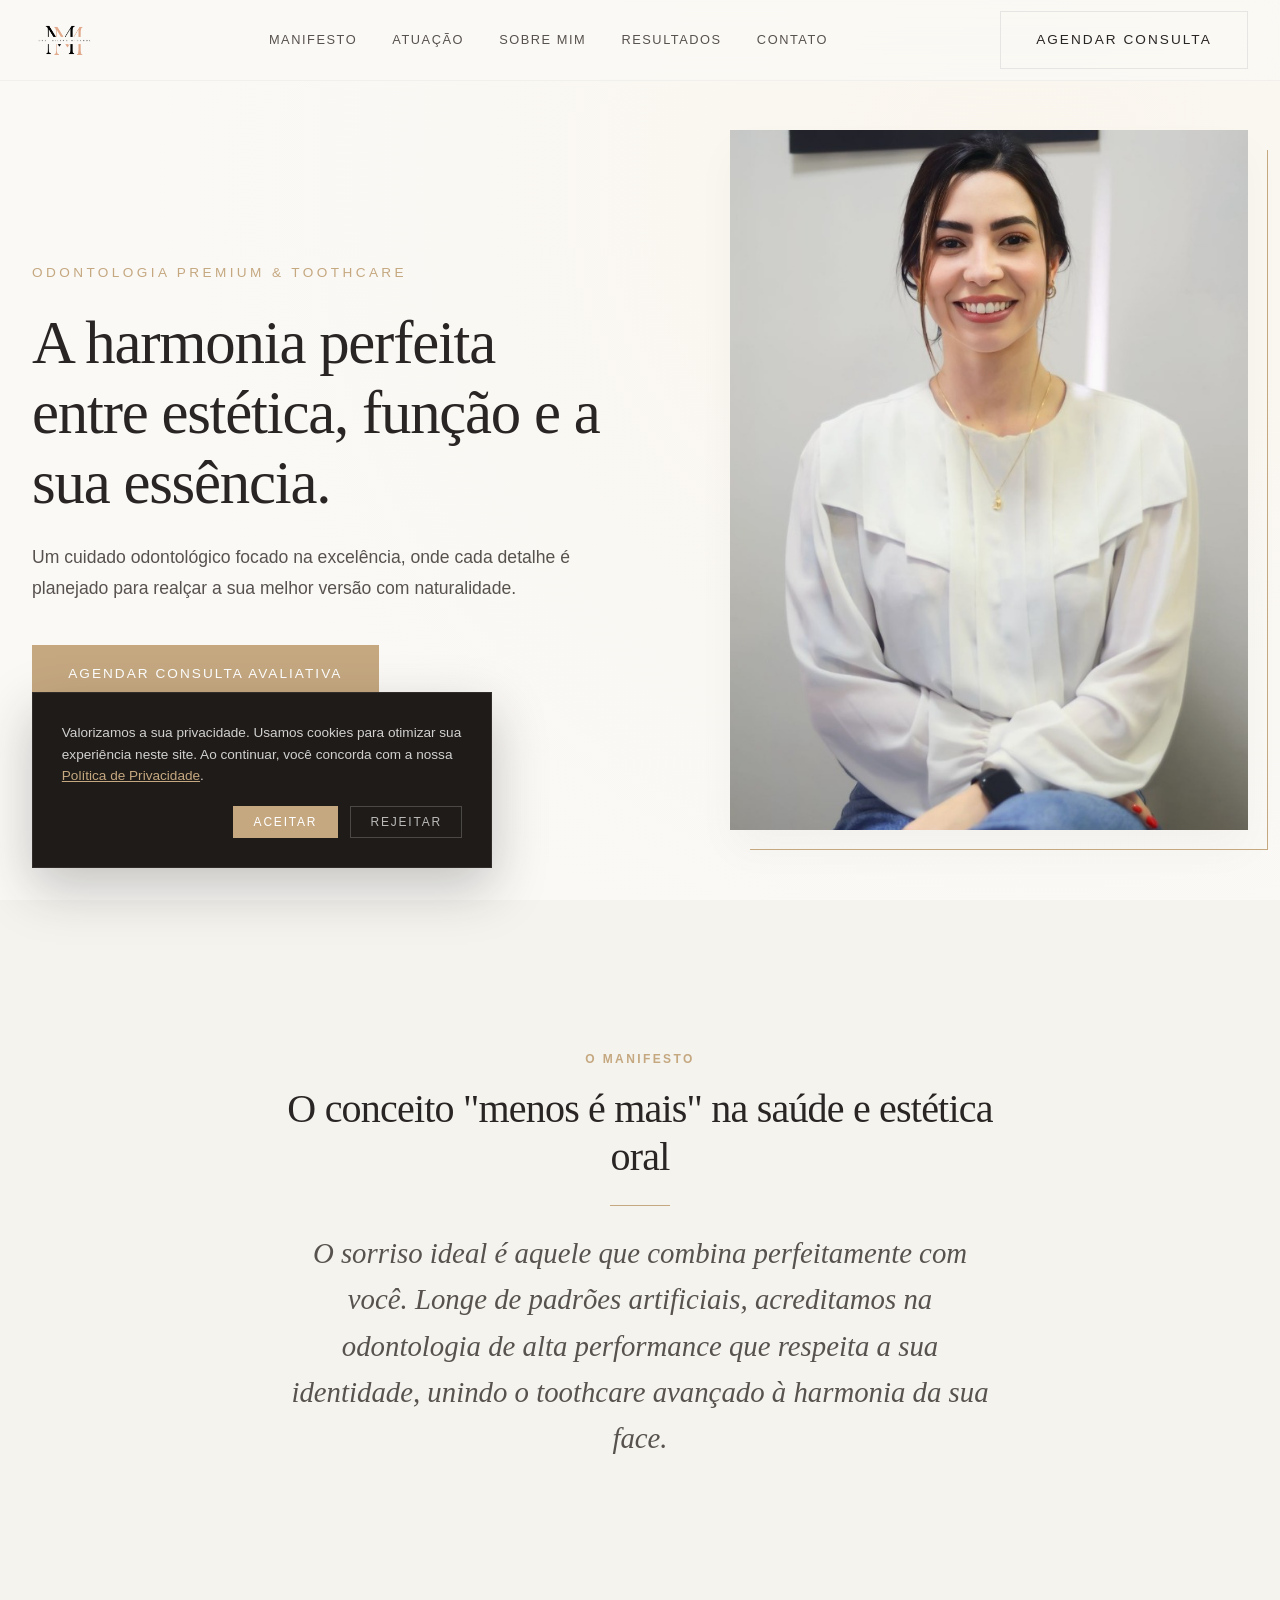
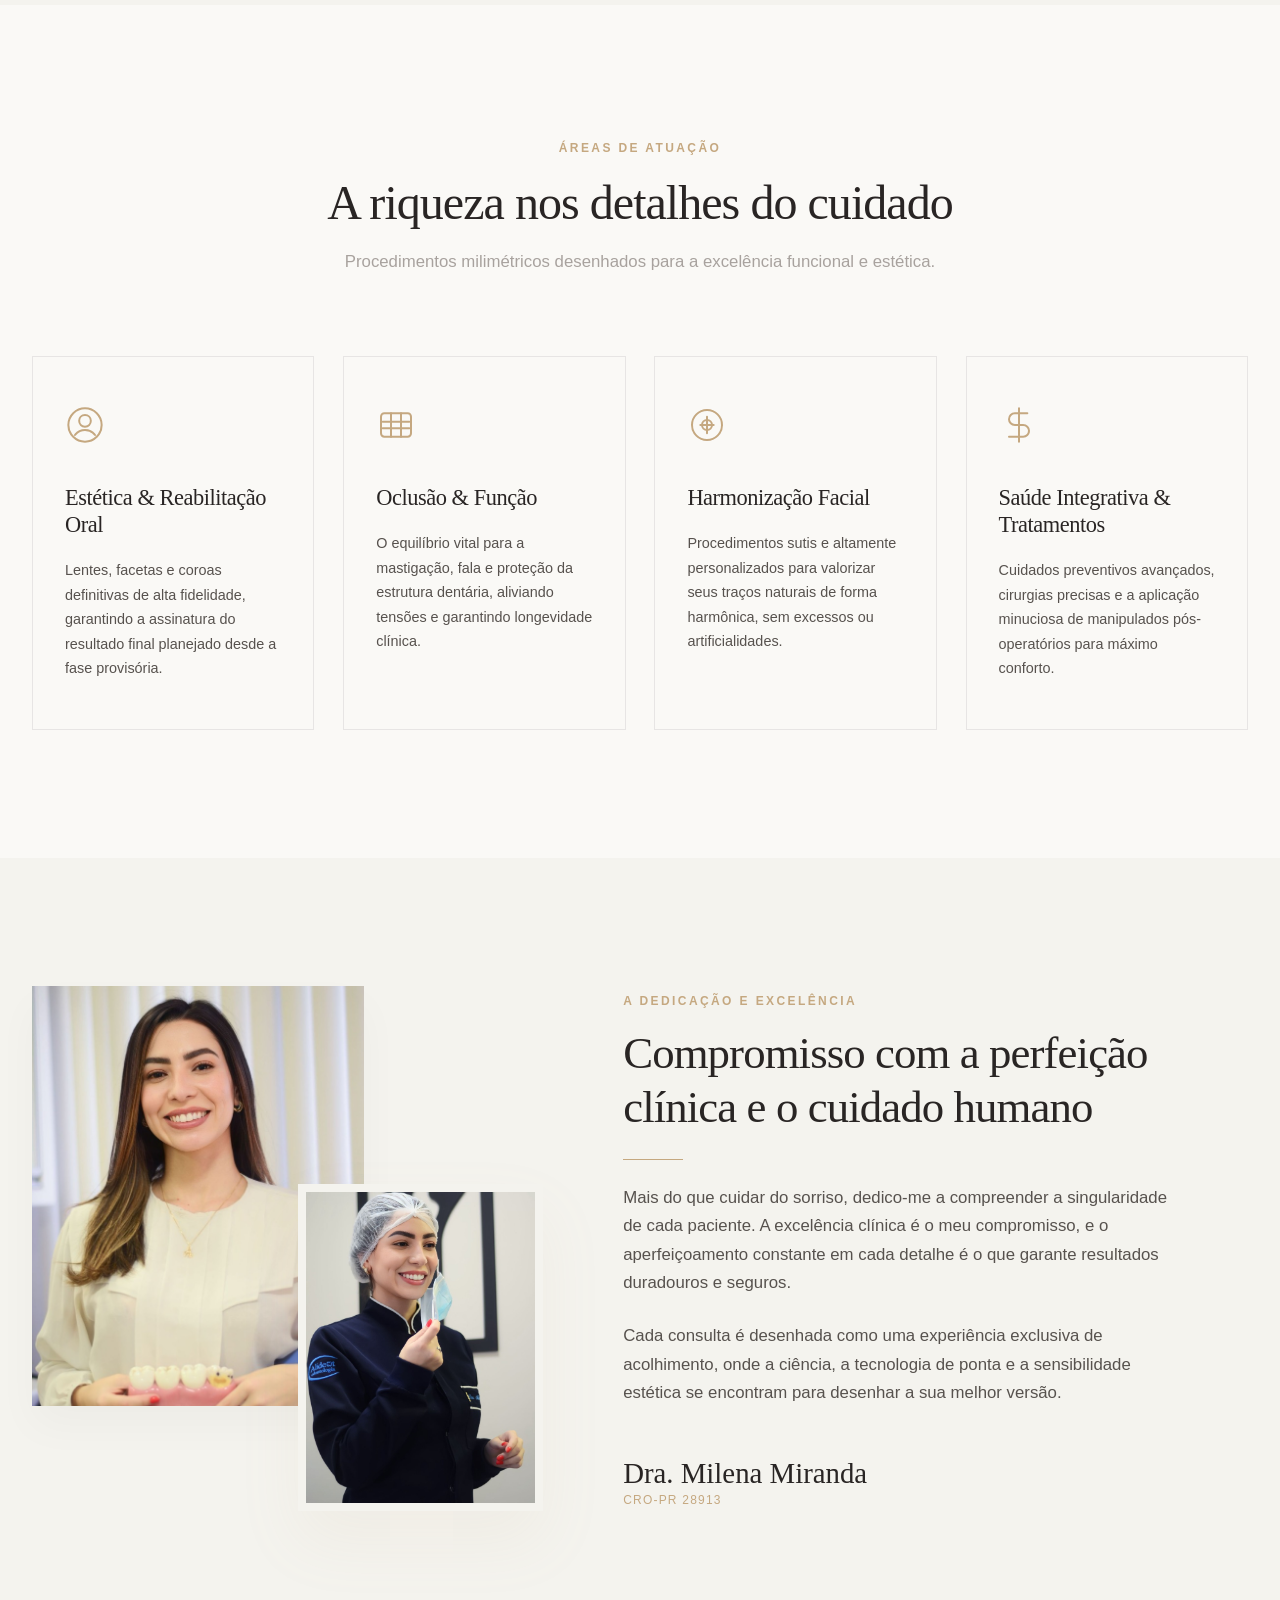
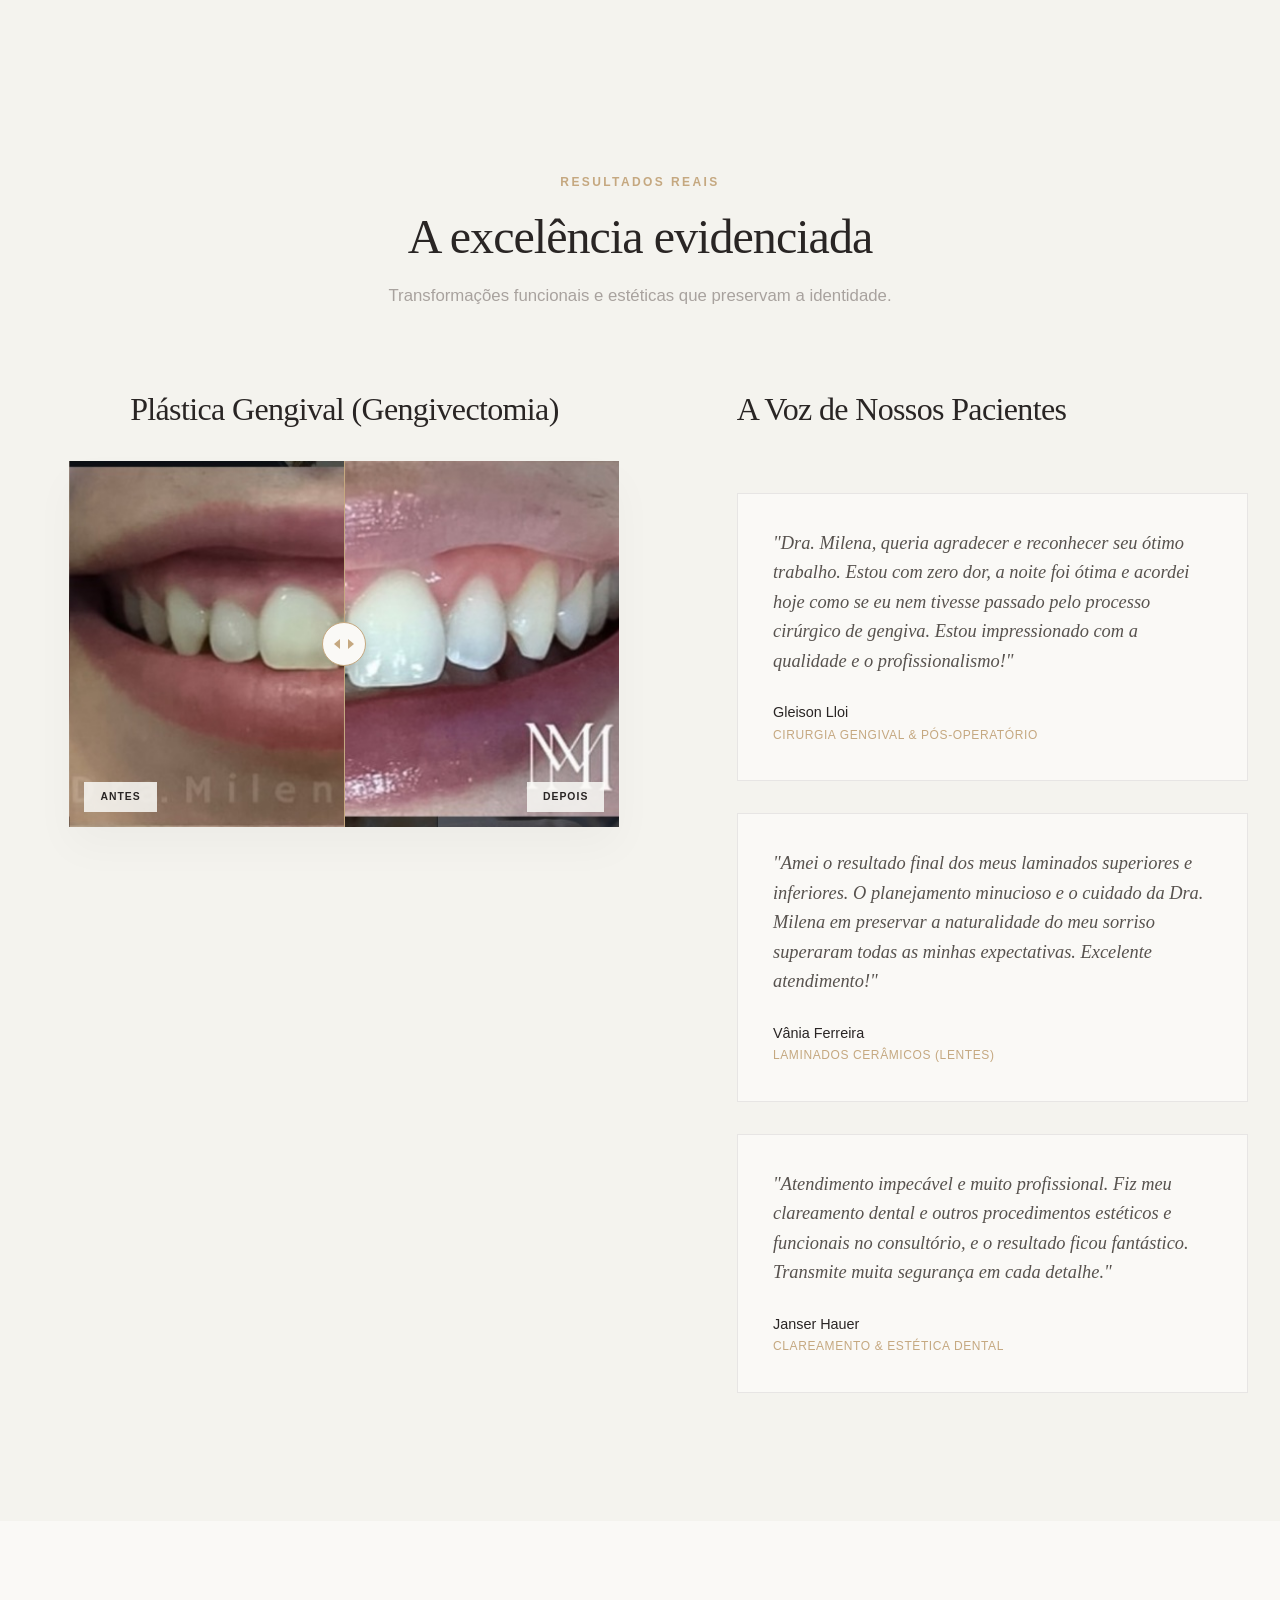
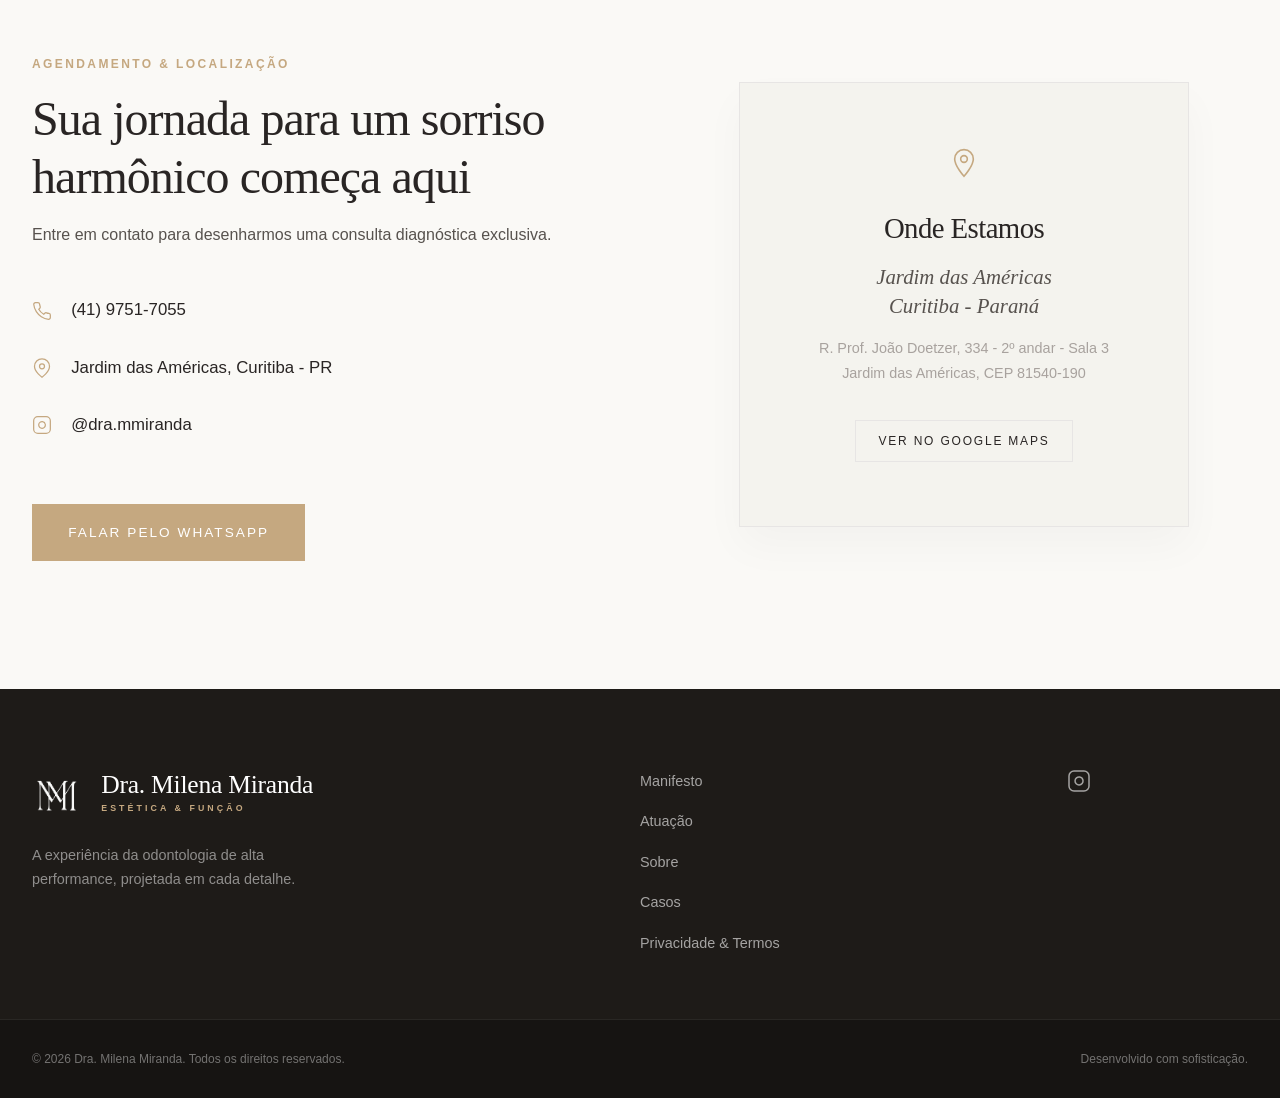
==== commit b1796a21: "fix(layout): corrige proporcoes e overflow das fotos da secao Sobre (height auto e max-height)" ====
--- a/index.html
+++ b/index.html
@@ -11,7 +11,7 @@
     <link href="https://fonts.googleapis.com/css2?family=Cormorant+Garamond:ital,wght@0,300;0,400;0,500;0,600;1,300;1,400&family=Plus+Jakarta+Sans:wght@300;400;500;600&display=swap" rel="stylesheet">
 
     <!-- Stylesheets (Priority loaded) -->
-    <link rel="stylesheet" href="style.css?v=2.2">
+    <link rel="stylesheet" href="style.css?v=2.3">
 
     <title>Dra. Milena Miranda | Dentista em Curitiba - Estética Dental & Harmonização Facial</title>
     <meta name="description" content="Consultório da Dra. Milena Miranda em Curitiba (Jardim das Américas). Especialista em estética dental, lentes de contato, harmonização facial e reabilitação oral. Agende sua consulta!">
@@ -275,8 +275,8 @@
     <section id="sobre" class="sobre scroll-trigger">
         <div class="container sobre-container">
             <div class="sobre-image-wrapper fade-in">
-                <img src="assets/sobre-dra-milena.jpg" alt="Dra. Milena Miranda - Dentista em Curitiba" class="sobre-img-primary" width="678" height="1024" loading="lazy" decoding="async">
-                <img src="assets/dra-atendimento.jpg" alt="Dra. Milena Miranda em atendimento odontológico" class="sobre-img-secondary" width="711" height="1024" loading="lazy" decoding="async">
+                <img src="assets/sobre-dra-milena.jpg" alt="Dra. Milena Miranda - Dentista em Curitiba" class="sobre-img-primary" loading="lazy" decoding="async">
+                <img src="assets/dra-atendimento.jpg" alt="Dra. Milena Miranda em atendimento odontológico" class="sobre-img-secondary" loading="lazy" decoding="async">
             </div>
             <div class="sobre-content fade-in-up">
                 <span class="section-tag">A Dedicação e Excelência</span>
--- a/style.css
+++ b/style.css
@@ -48,6 +48,11 @@
     -webkit-font-smoothing: antialiased;
 }
 
+img {
+    max-width: 100%;
+    height: auto;
+}
+
 /* Containers */
 .container {
     width: 100%;
@@ -557,6 +562,8 @@
     top: 0;
     left: 0;
     width: 65%;
+    height: auto;
+    max-height: 420px;
     object-fit: cover;
     object-position: top;
     aspect-ratio: 3 / 4;
@@ -569,6 +576,8 @@
     bottom: 0;
     right: 0;
     width: 48%;
+    height: auto;
+    max-height: 330px;
     object-fit: cover;
     object-position: top;
     aspect-ratio: 3 / 4;
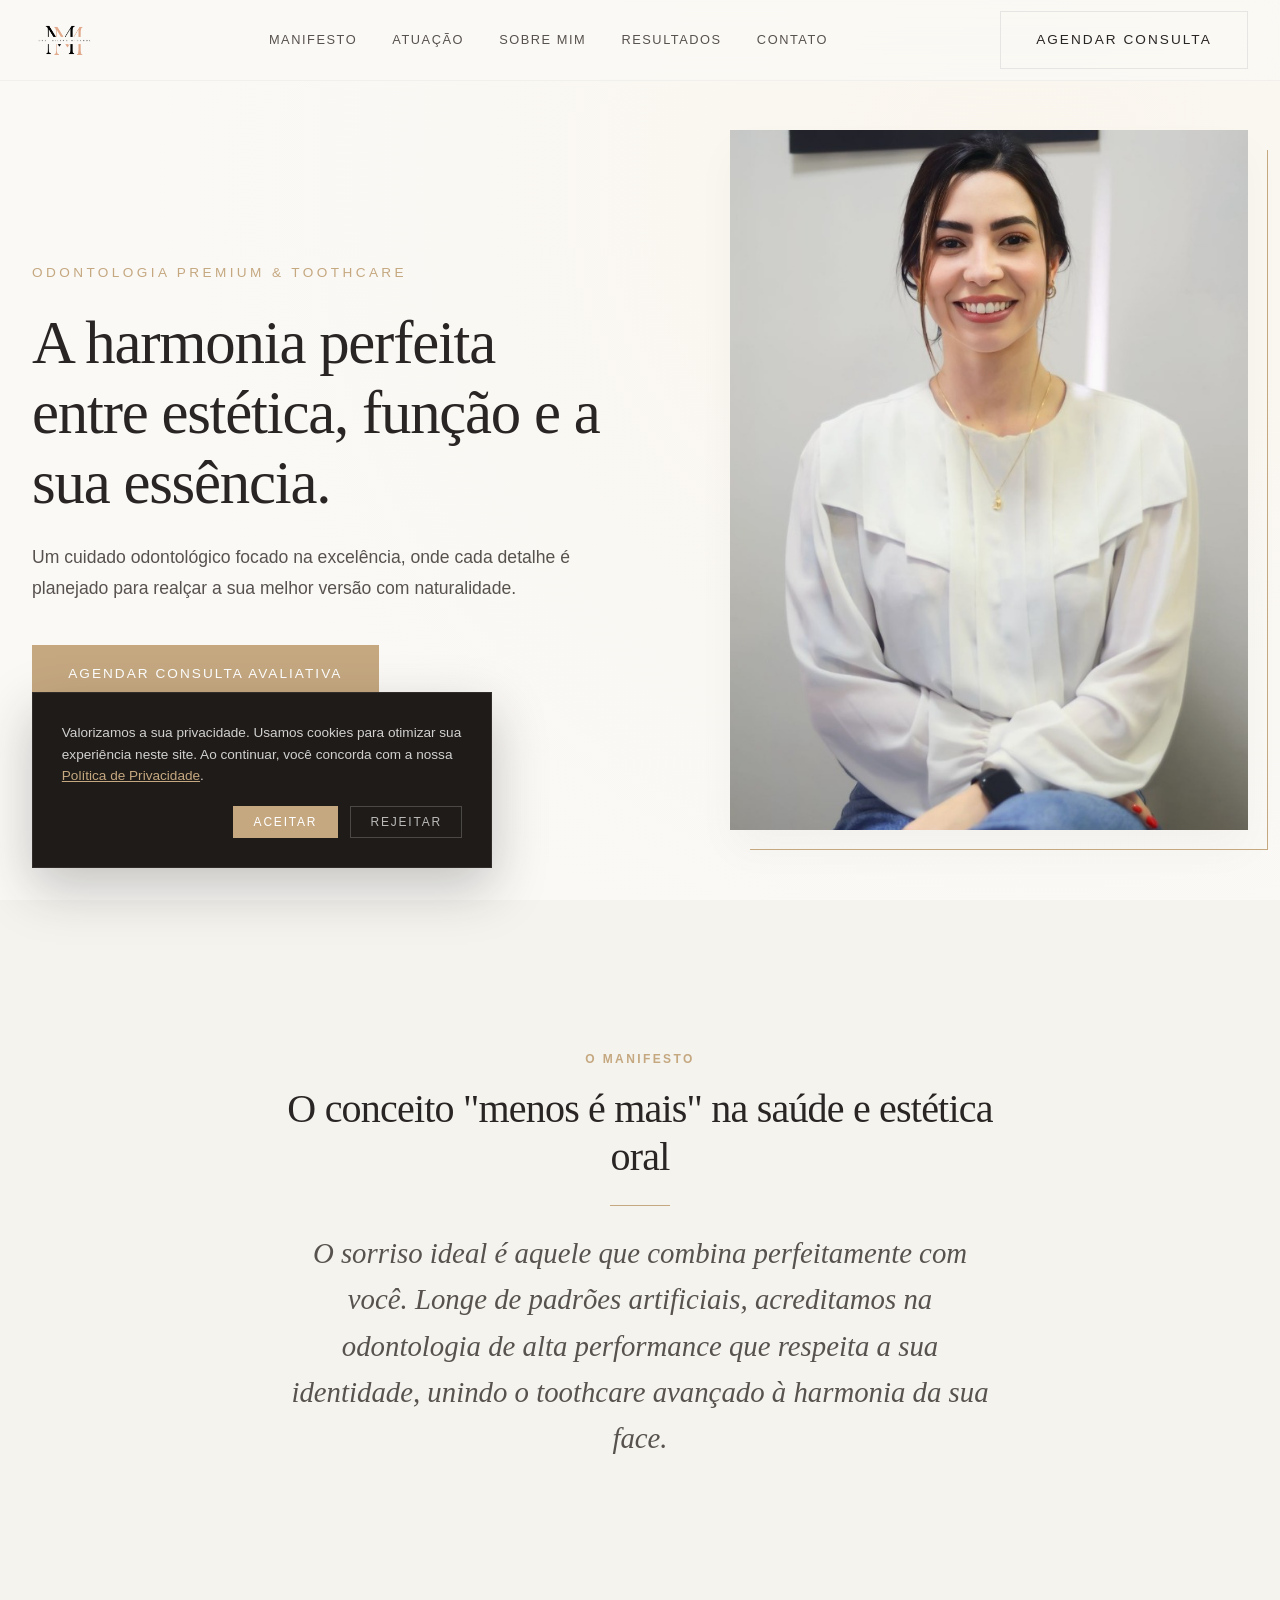
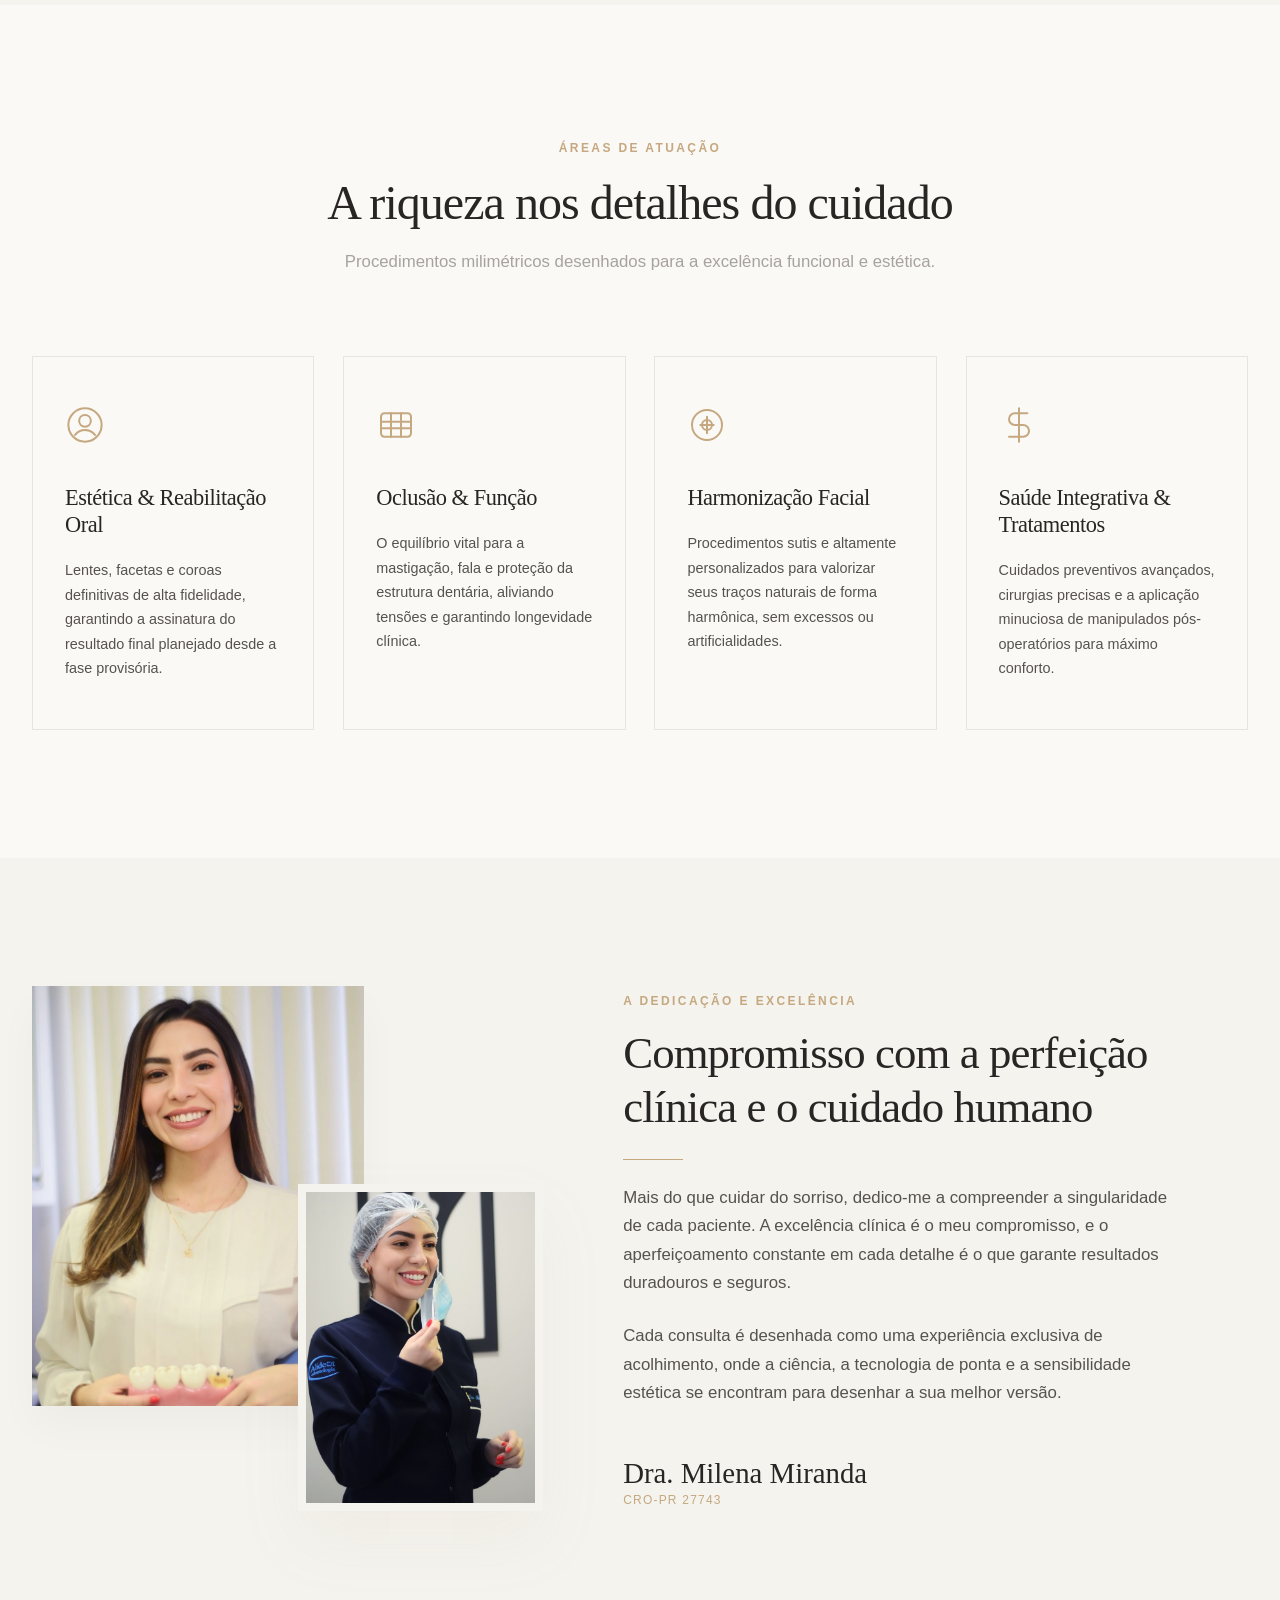
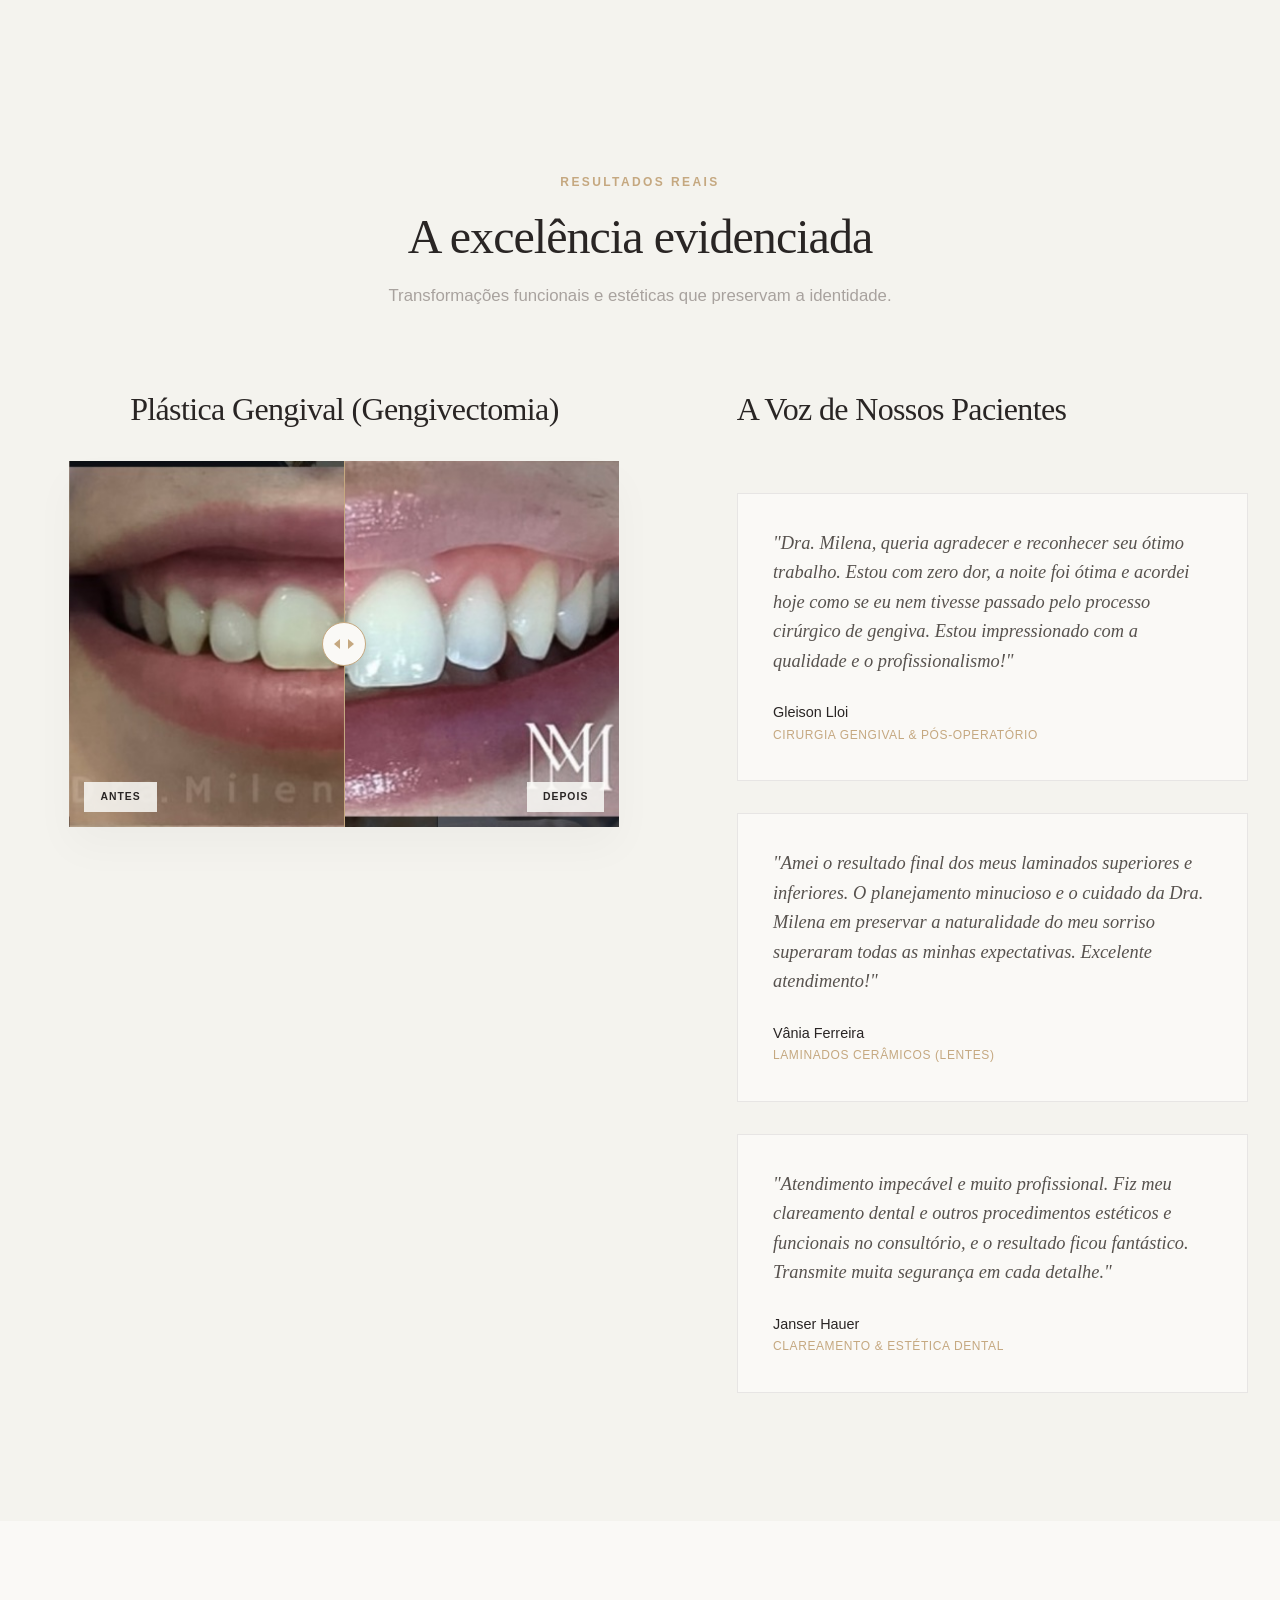
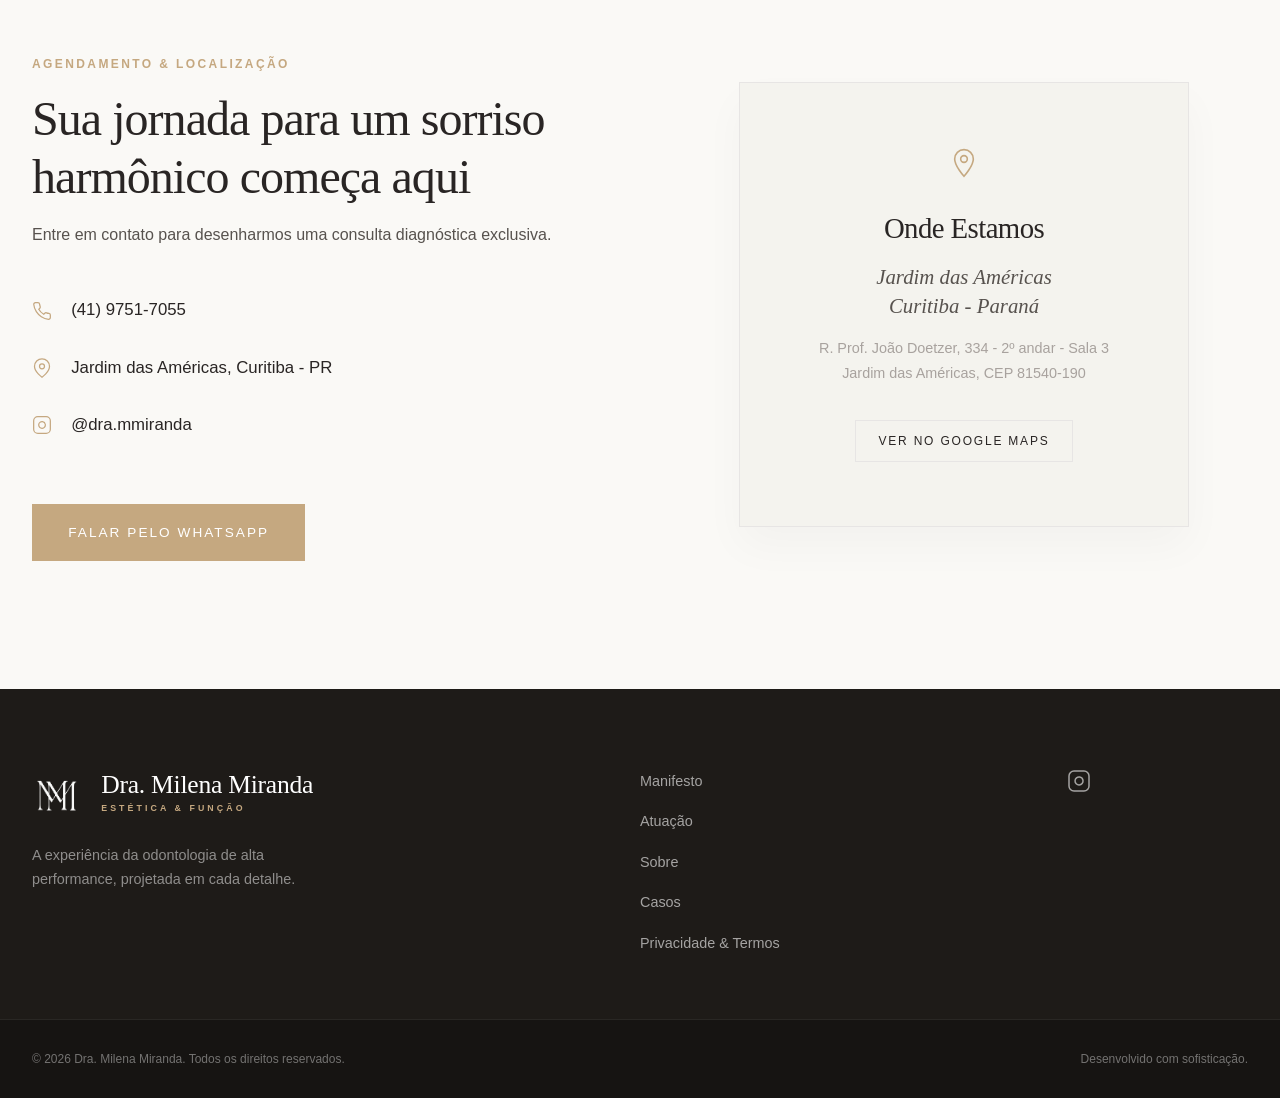
==== commit b1dc8464: "fix(sobre): corrige registro CRO Co-authored-by: OpenBot <335604065+openbotgit[bot]@users.noreply.gi" ====
--- a/index.html
+++ b/index.html
@@ -290,7 +290,7 @@
                 </p>
                 <div class="sobre-signature">
                     <p class="signature-name">Dra. Milena Miranda</p>
-                    <p class="signature-crm">CRO-PR 28913</p>
+                    <p class="signature-crm">CRO-PR 27743</p>
                 </div>
             </div>
         </div>
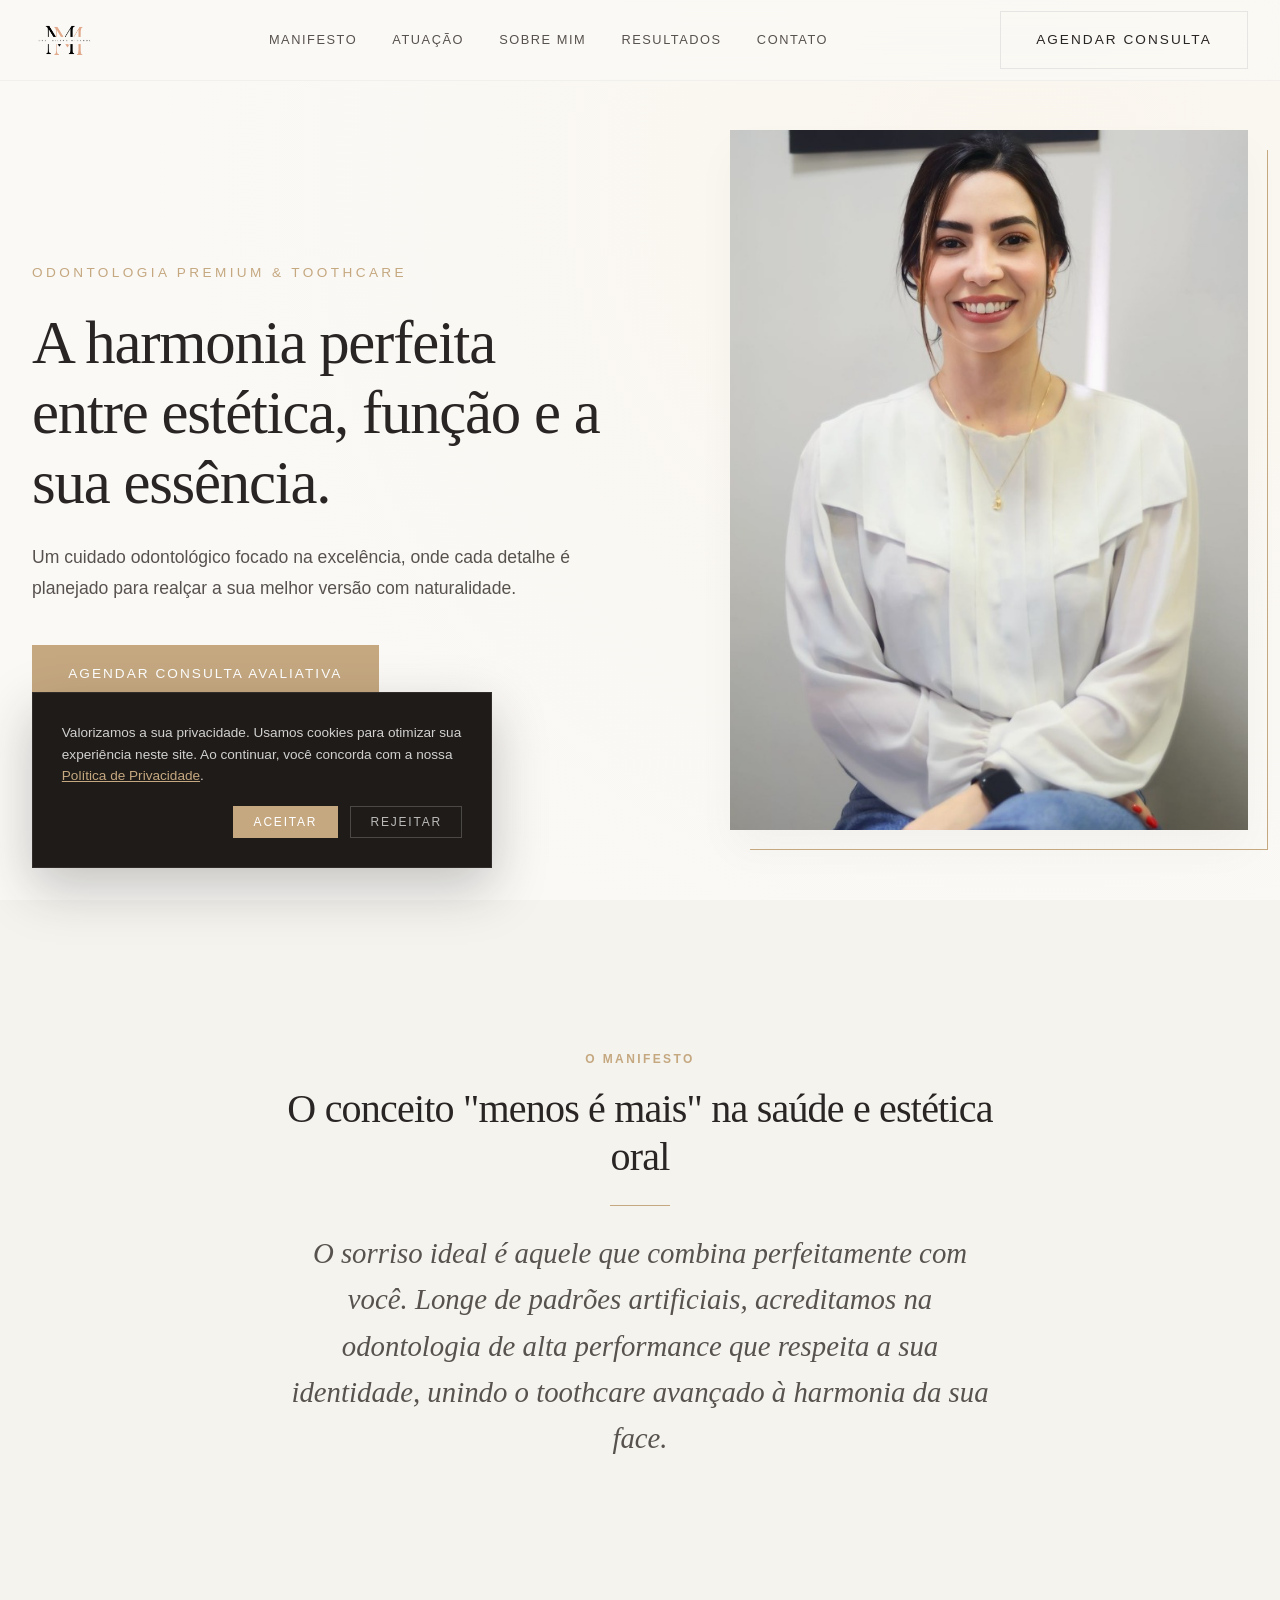
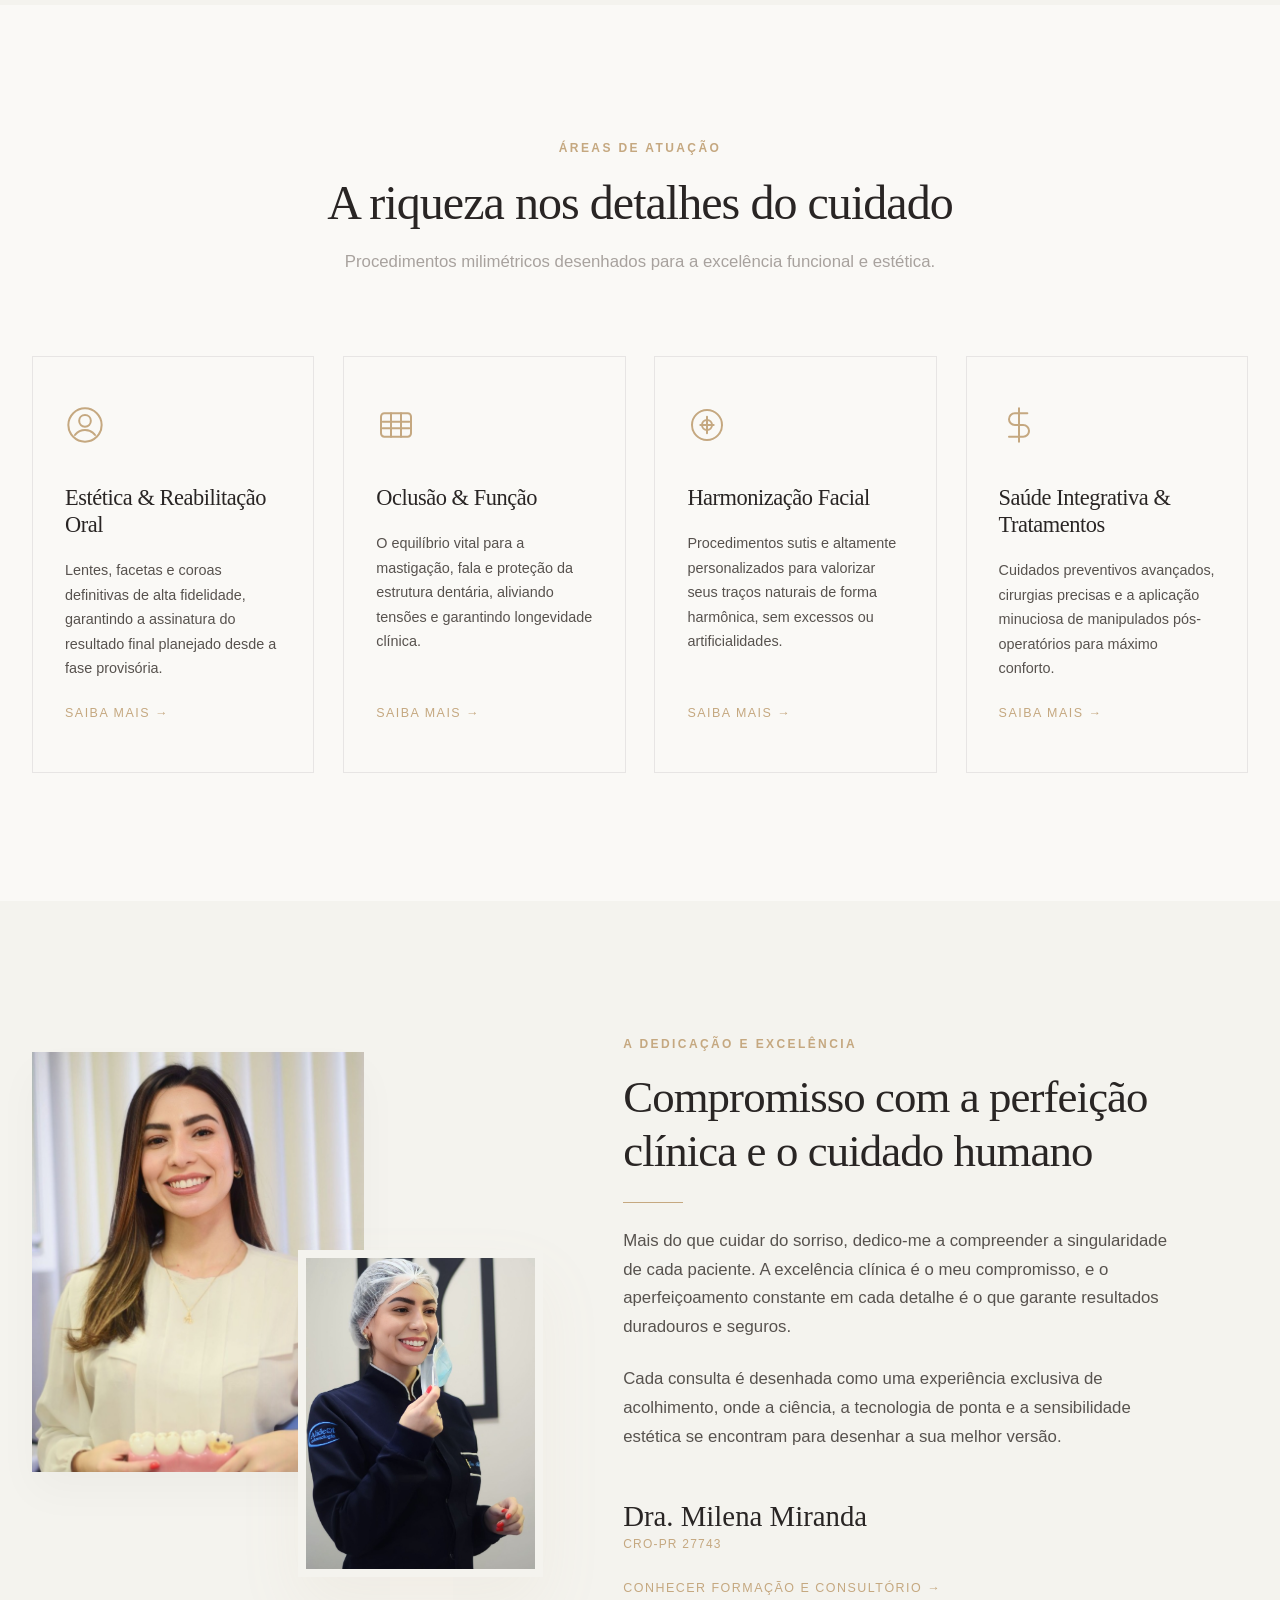
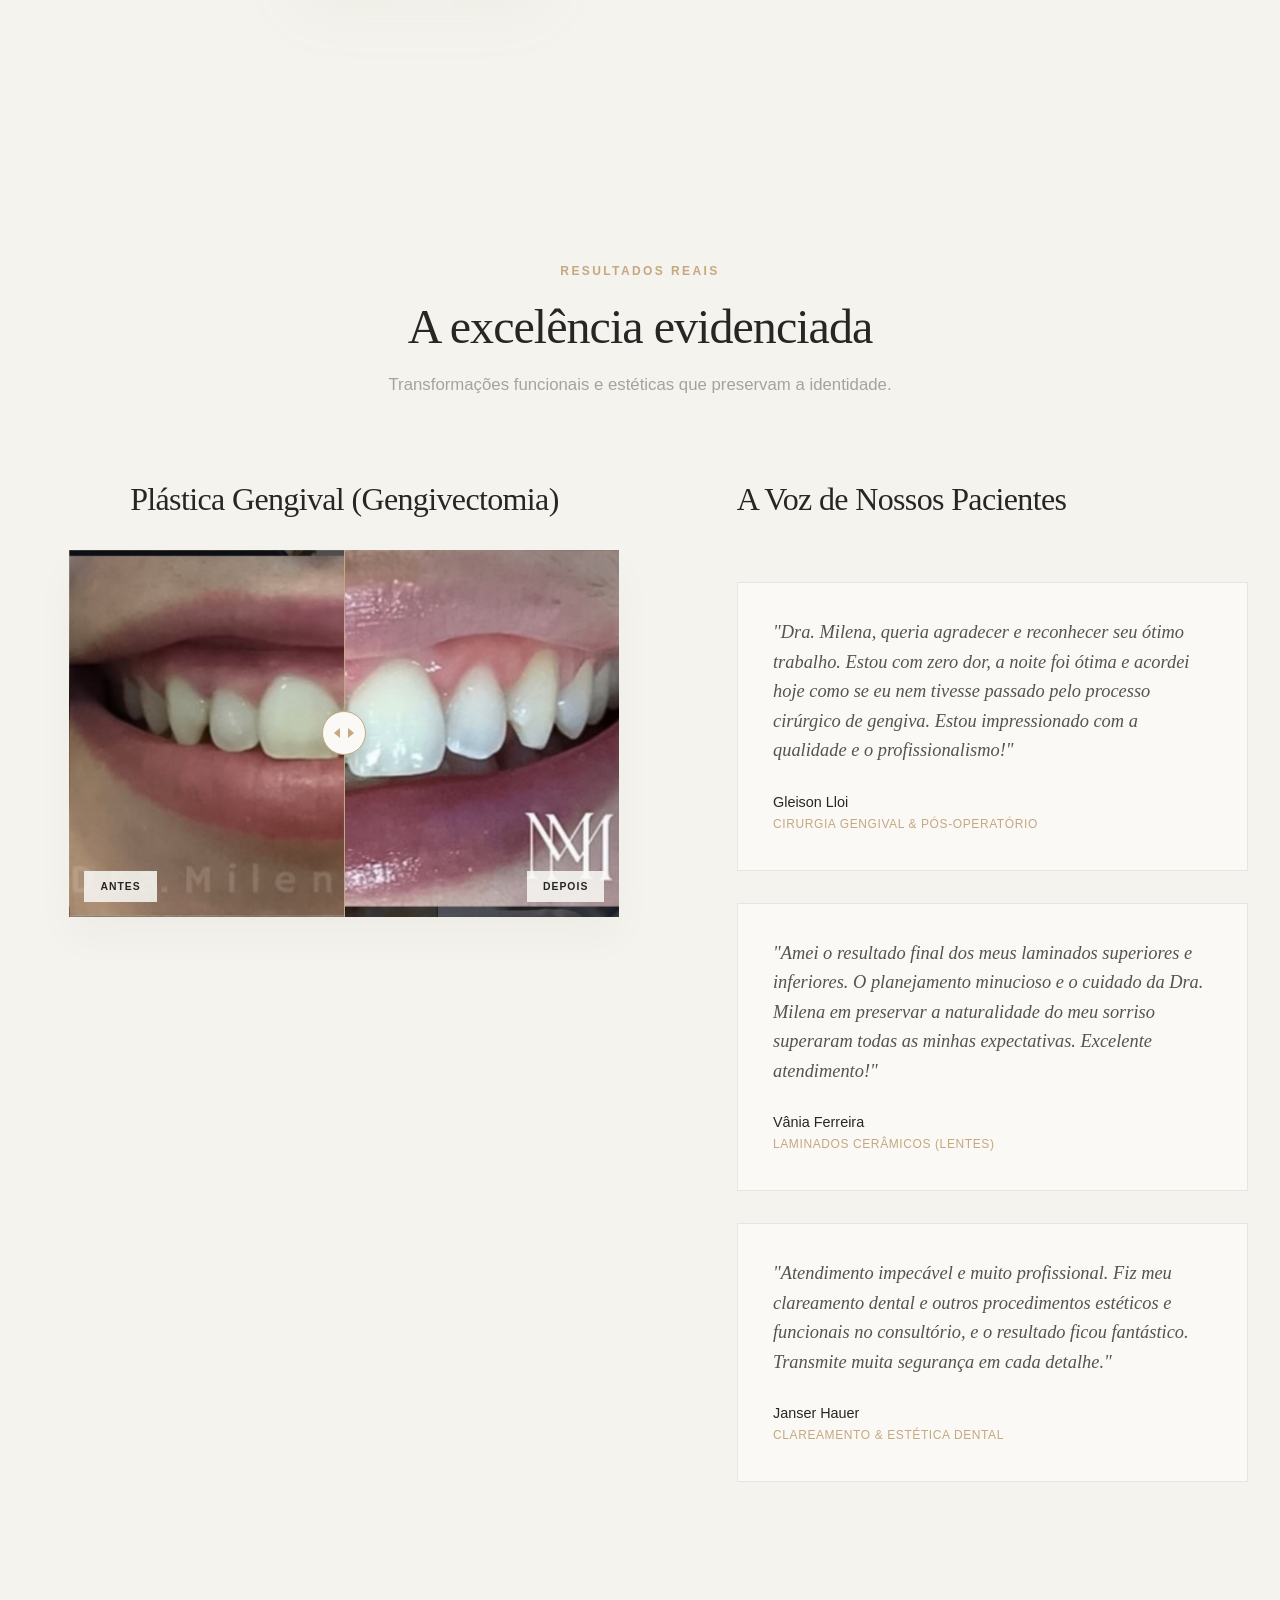
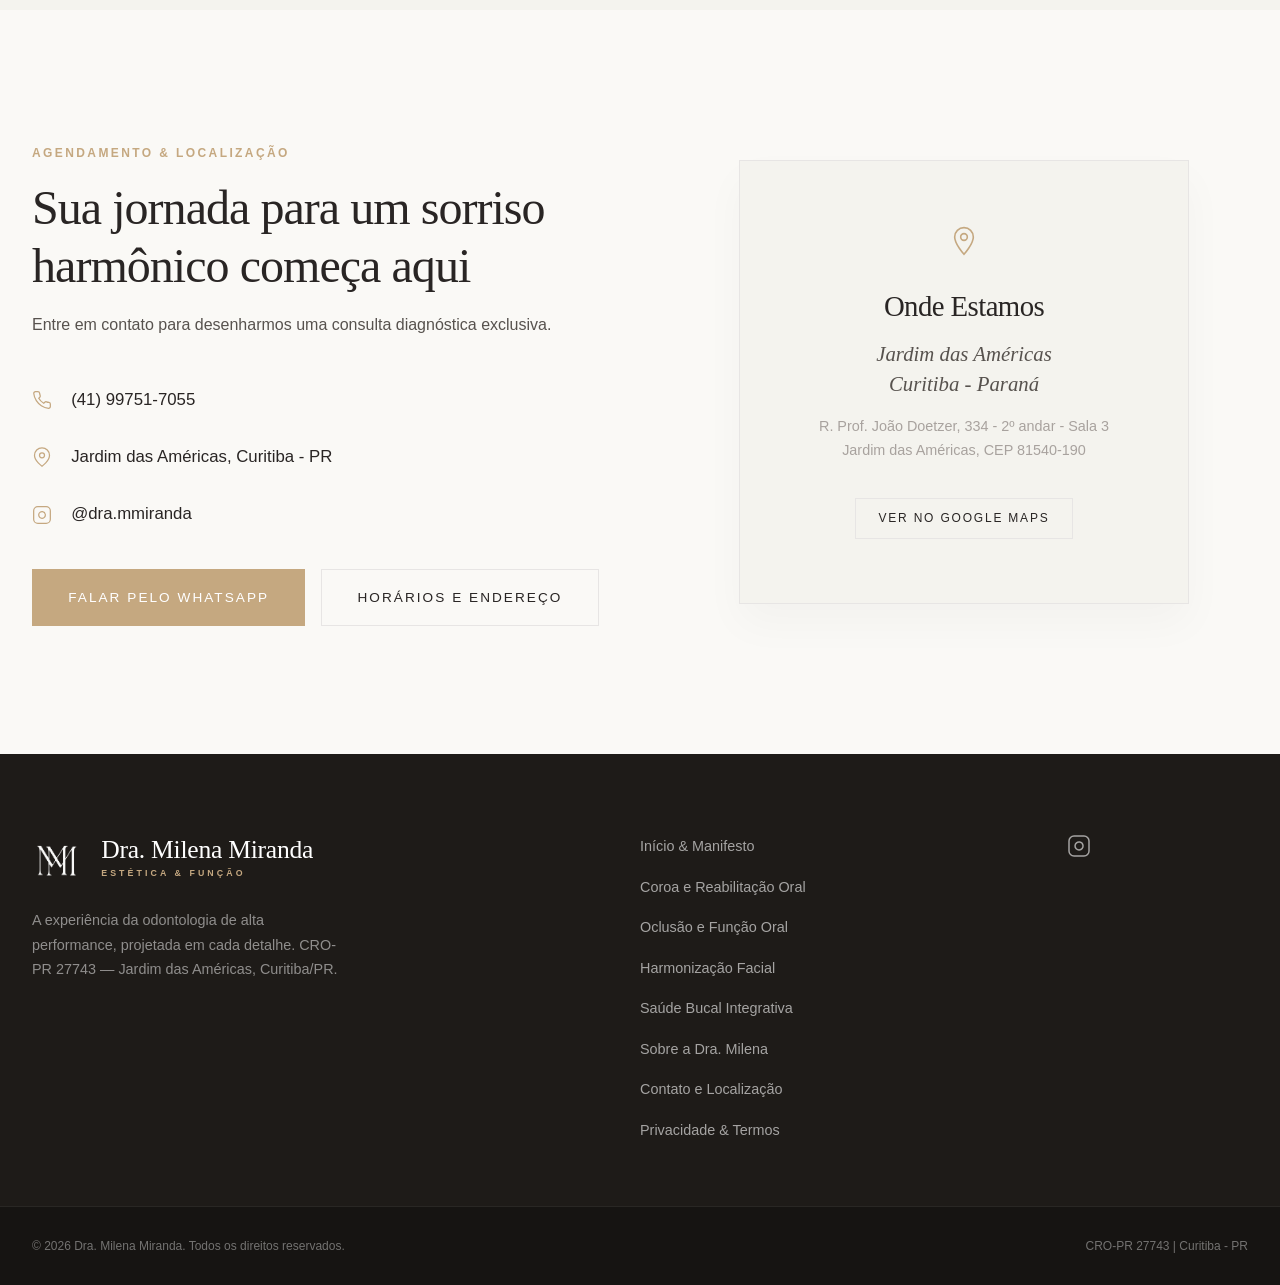
==== commit da642cba: "feat(seo): cria paginas permanentes de cauda longa em Curitiba e redirects 301 Co-authored-by: OpenB" ====
--- a/index.html
+++ b/index.html
@@ -3,38 +3,60 @@
 <head>
     <meta charset="UTF-8">
     <meta name="viewport" content="width=device-width, initial-scale=1.0">
-    <meta http-equiv="Content-Security-Policy" content="default-src 'self' https://fonts.googleapis.com https://fonts.gstatic.com; style-src 'self' 'unsafe-inline' https://fonts.googleapis.com; font-src 'self' https://fonts.gstatic.com; img-src 'self' data: https://mmiranda.odo.br https://*.github.io; script-src 'self' 'unsafe-inline';">
-    
+    <meta http-equiv="Content-Security-Policy" content="default-src 'self' https://fonts.googleapis.com https://fonts.gstatic.com; style-src 'self' 'unsafe-inline' https://fonts.googleapis.com; font-src 'self' https://fonts.gstatic.com; img-src 'self' data: https://mmiranda.odo.br https://*.github.io https://www.google-analytics.com https://www.facebook.com; script-src 'self' 'unsafe-inline' https://static.cloudflareinsights.com https://www.googletagmanager.com https://connect.facebook.net; connect-src 'self' https://www.google-analytics.com https://region1.google-analytics.com https://analytics.google.com https://www.googletagmanager.com https://www.facebook.com; frame-src 'self' https://www.googletagmanager.com;">
+
+    <!-- Consent Mode v2 & Google Tag Manager (GTM-TTW34N3N) -->
+    <script>
+      window.dataLayer = window.dataLayer || [];
+      function gtag(){window.dataLayer.push(arguments);}
+      (function(){
+        var c = null;
+        try { c = localStorage.getItem('cookieConsent'); } catch(e) {}
+        var state = c === 'accepted' ? 'granted' : 'denied';
+        gtag('consent', 'default', {
+          ad_storage: state,
+          ad_user_data: state,
+          ad_personalization: state,
+          analytics_storage: state
+        });
+        (function(w,d,s,l,i){w[l]=w[l]||[];w[l].push({'gtm.start':
+        new Date().getTime(),event:'gtm.js'});var f=d.getElementsByTagName(s)[0],
+        j=d.createElement(s),dl=l!='dataLayer'?'&l='+l:'';j.async=true;j.src=
+        'https://www.googletagmanager.com/gtm.js?id='+i+dl;f.parentNode.insertBefore(j,f);
+        })(window,document,'script','dataLayer','GTM-TTW34N3N');
+      })();
+    </script>
+
     <!-- Google Fonts -->
     <link rel="preconnect" href="https://fonts.googleapis.com">
     <link rel="preconnect" href="https://fonts.gstatic.com" crossorigin>
     <link href="https://fonts.googleapis.com/css2?family=Cormorant+Garamond:ital,wght@0,300;0,400;0,500;0,600;1,300;1,400&family=Plus+Jakarta+Sans:wght@300;400;500;600&display=swap" rel="stylesheet">
 
     <!-- Stylesheets (Priority loaded) -->
-    <link rel="stylesheet" href="style.css?v=2.3">
-
-    <title>Dra. Milena Miranda | Dentista em Curitiba - Estética Dental & Harmonização Facial</title>
-    <meta name="description" content="Consultório da Dra. Milena Miranda em Curitiba (Jardim das Américas). Especialista em estética dental, lentes de contato, harmonização facial e reabilitação oral. Agende sua consulta!">
-    <meta name="keywords" content="Dentista Curitiba, Odontologia Estética Curitiba, Harmonização Facial Curitiba, Lentes de Contato Dental, Plástica Gengival, Clareamento Dental Curitiba, Jardim das Américas Dentista, Dra Milena Miranda">
+    <link rel="stylesheet" href="/style.css?v=2.4">
+
+    <title>Dra. Milena Miranda | Dentista no Jardim das Américas em Curitiba - CRO-PR 27743</title>
+    <meta name="description" content="Consultório odontológico da Dra. Milena Miranda (CRO-PR 27743) no Jardim das Américas, Curitiba. Reabilitação oral, coroa dentária, oclusão, saúde bucal integrativa e avaliação presencial.">
+    <meta name="keywords" content="Dentista Curitiba, Odontologia Jardim das Américas, Coroa Dentária Curitiba, Reabilitação Oral Curitiba, Plástica Gengival Curitiba, Harmonização Facial Curitiba, Dra Milena Miranda">
     <meta name="author" content="Dra. Milena Miranda">
     <meta name="robots" content="index, follow, max-image-preview:large, max-snippet:-1, max-video-preview:-1">
     <link rel="canonical" href="https://mmiranda.odo.br/">
 
     <!-- Google Search Console Verification -->
-    <meta name="google-site-verification" content="COLOQUE_SEU_CODIGO_DO_SEARCH_CONSOLE_AQUI">
+    <meta name="google-site-verification" content="a48aweelnVRIZfGKHu32hloH3x71KL2Op3290gpKcx4">
 
     <!-- Favicon & Touch Icons -->
-    <link rel="icon" type="image/x-icon" href="favicon.ico">
-    <link rel="icon" type="image/png" sizes="32x32" href="assets/favicon-32x32.png">
-    <link rel="icon" type="image/png" sizes="16x16" href="assets/favicon-16x16.png">
-    <link rel="apple-touch-icon" sizes="180x180" href="assets/apple-touch-icon.png">
+    <link rel="icon" type="image/x-icon" href="/favicon.ico">
+    <link rel="icon" type="image/png" sizes="32x32" href="/assets/favicon-32x32.png">
+    <link rel="icon" type="image/png" sizes="16x16" href="/assets/favicon-16x16.png">
+    <link rel="apple-touch-icon" sizes="180x180" href="/assets/apple-touch-icon.png">
     <meta name="theme-color" content="#121212">
-    
+
     <!-- Open Graph / Facebook / WhatsApp -->
     <meta property="og:type" content="website">
     <meta property="og:url" content="https://mmiranda.odo.br/">
-    <meta property="og:title" content="Dra. Milena Miranda | Dentista em Curitiba - Estética & Harmonização">
-    <meta property="og:description" content="A harmonia perfeita entre estética, função e a sua essência. Odontologia de alta performance no Jardim das Américas em Curitiba.">
+    <meta property="og:title" content="Dra. Milena Miranda | Dentista no Jardim das Américas em Curitiba">
+    <meta property="og:description" content="Consultório odontológico no Jardim das Américas em Curitiba (CRO-PR 27743). Planejamento individualizado em reabilitação oral, oclusão e prevenção.">
     <meta property="og:image" content="https://mmiranda.odo.br/assets/hero-dra-milena.jpg">
     <meta property="og:image:width" content="642">
     <meta property="og:image:height" content="1024">
@@ -44,8 +66,8 @@
 
     <!-- Twitter Cards -->
     <meta name="twitter:card" content="summary_large_image">
-    <meta name="twitter:title" content="Dra. Milena Miranda | Dentista em Curitiba">
-    <meta name="twitter:description" content="A harmonia perfeita entre estética, função e a sua essência. Odontologia e harmonização facial em Curitiba.">
+    <meta name="twitter:title" content="Dra. Milena Miranda | Dentista no Jardim das Américas em Curitiba">
+    <meta name="twitter:description" content="Consultório odontológico no Jardim das Américas em Curitiba (CRO-PR 27743). Planejamento individualizado após avaliação presencial.">
     <meta name="twitter:image" content="https://mmiranda.odo.br/assets/hero-dra-milena.jpg">
 
     <!-- Structured Data (Schema.org / JSON-LD) -->
@@ -53,12 +75,13 @@
     {
       "@context": "https://schema.org",
       "@type": "Dentist",
-      "name": "Dra. Milena Miranda - Odontologia Estética & Harmonização Facial",
+      "name": "Dra. Milena Miranda - Odontologia",
       "alternateName": "Consultório Odontológico Dra. Milena Miranda",
+      "identifier": "CRO-PR 27743",
       "image": "https://mmiranda.odo.br/assets/hero-dra-milena.jpg",
       "logo": "https://mmiranda.odo.br/assets/logo.png",
       "url": "https://mmiranda.odo.br/",
-      "telephone": "+554197517055",
+      "telephone": "+5541997517055",
       "priceRange": "$$$",
       "address": {
         "@type": "PostalAddress",
@@ -88,68 +111,80 @@
       ],
       "hasOfferCatalog": {
         "@type": "OfferCatalog",
-        "name": "Procedimentos Odontológicos e Estéticos",
+        "name": "Áreas de Atuação Odontológica",
         "itemListElement": [
           {
             "@type": "Offer",
             "itemOffered": {
               "@type": "Service",
-              "name": "Estética & Reabilitação Oral (Lentes de Contato Dental e Facetas)"
+              "name": "Coroa Dentária e Reabilitação Oral",
+              "url": "https://mmiranda.odo.br/coroa-dentaria-e-reabilitacao-oral-curitiba"
             }
           },
           {
             "@type": "Offer",
             "itemOffered": {
               "@type": "Service",
-              "name": "Harmonização Facial e Procedimentos Injetáveis"
+              "name": "Oclusão e Função Oral",
+              "url": "https://mmiranda.odo.br/oclusao-e-funcao-oral-curitiba"
             }
           },
           {
             "@type": "Offer",
             "itemOffered": {
               "@type": "Service",
-              "name": "Plástica Gengival (Gengivectomia)"
+              "name": "Harmonização Facial Odontológica",
+              "url": "https://mmiranda.odo.br/harmonizacao-facial-odontologica-curitiba"
             }
           },
           {
             "@type": "Offer",
             "itemOffered": {
               "@type": "Service",
-              "name": "Clareamento Dental Profissional"
-            }
-          },
-          {
-            "@type": "Offer",
-            "itemOffered": {
-              "@type": "Service",
-              "name": "Oclusão e Saúde Integrativa Oral"
+              "name": "Saúde Bucal Integrativa e Prevenção",
+              "url": "https://mmiranda.odo.br/saude-bucal-integrativa-e-prevencao-curitiba"
             }
           }
         ]
       }
     }
     </script>
+    <script type="application/ld+json">
+    {
+      "@context": "https://schema.org",
+      "@type": "BreadcrumbList",
+      "itemListElement": [
+        {
+          "@type": "ListItem",
+          "position": 1,
+          "name": "Início",
+          "item": "https://mmiranda.odo.br/"
+        }
+      ]
+    }
+    </script>
 </head>
 <body>
+    <!-- Google Tag Manager (noscript) -->
+    <noscript><iframe src="https://www.googletagmanager.com/ns.html?id=GTM-TTW34N3N" height="0" width="0" style="display:none;visibility:hidden"></iframe></noscript>
 
     <!-- Header / Navigation -->
     <header class="header">
         <div class="container header-container">
-            <a href="#" class="logo">
-                <img src="assets/logo.png" alt="Dra. Milena Miranda" class="logo-img">
+            <a href="/" class="logo">
+                <img src="/assets/logo.png" alt="Dra. Milena Miranda" class="logo-img">
             </a>
-            
+
             <nav class="nav">
-                <a href="#manifesto" class="nav-link">Manifesto</a>
-                <a href="#atuacao" class="nav-link">Atuação</a>
-                <a href="#sobre" class="nav-link">Sobre mim</a>
-                <!-- <a href="#experiencia" class="nav-link">O Consultório</a> -->
-                <a href="#casos" class="nav-link">Resultados</a>
-                <a href="#contato" class="nav-link">Contato</a>
+                <a href="/#manifesto" class="nav-link">Manifesto</a>
+                <a href="/#atuacao" class="nav-link">Atuação</a>
+                <a href="/dentista-jardim-das-americas-curitiba-dra-milena-miranda" class="nav-link">Sobre mim</a>
+                <a href="/#casos" class="nav-link">Resultados</a>
+                <a href="/consulta-odontologica-jardim-das-americas-curitiba-contato" class="nav-link">Contato</a>
             </nav>
 
             <div class="header-cta">
-                <a href="https://wa.me/554197517055?text=Olá%20Dra.%20Milena,%20gostaria%20de%20agendar%20uma%20consulta%20avaliativa." target="_blank" rel="noopener noreferrer" class="btn btn-outline">Agendar Consulta</a>
+                <a href="/agendar-consulta-odontologica-whatsapp-curitiba" target="_blank" rel="noopener" class="btn btn-outline">Agendar Consulta</a>
             </div>
 
             <!-- Hamburger Button for Mobile -->
@@ -163,13 +198,12 @@
     <!-- Mobile Menu Overlay -->
     <div class="mobile-menu">
         <nav class="mobile-nav">
-            <a href="#manifesto" class="mobile-link">Manifesto</a>
-            <a href="#atuacao" class="mobile-link">Atuação</a>
-            <a href="#sobre" class="mobile-link">Sobre mim</a>
-            <!-- <a href="#experiencia" class="mobile-link">O Consultório</a> -->
-            <a href="#casos" class="mobile-link">Resultados</a>
-            <a href="#contato" class="mobile-link">Contato</a>
-            <a href="https://wa.me/554197517055?text=Olá%20Dra.%20Milena,%20gostaria%20de%20agendar%20uma%20consulta%20avaliativa." target="_blank" rel="noopener noreferrer" class="btn btn-primary" style="margin-top: 2rem;">Agendar Consulta</a>
+            <a href="/#manifesto" class="mobile-link">Manifesto</a>
+            <a href="/#atuacao" class="mobile-link">Atuação</a>
+            <a href="/dentista-jardim-das-americas-curitiba-dra-milena-miranda" class="mobile-link">Sobre mim</a>
+            <a href="/#casos" class="mobile-link">Resultados</a>
+            <a href="/consulta-odontologica-jardim-das-americas-curitiba-contato" class="mobile-link">Contato</a>
+            <a href="/agendar-consulta-odontologica-whatsapp-curitiba" target="_blank" rel="noopener" class="btn btn-primary" style="margin-top: 2rem;">Agendar Consulta</a>
         </nav>
     </div>
 
@@ -181,11 +215,11 @@
                 <h1 class="hero-title">A harmonia perfeita entre estética, função e a sua essência.</h1>
                 <p class="hero-subtitle">Um cuidado odontológico focado na excelência, onde cada detalhe é planejado para realçar a sua melhor versão com naturalidade.</p>
                 <div class="hero-actions">
-                    <a href="https://wa.me/554197517055?text=Olá%20Dra.%20Milena,%20gostaria%20de%20agendar%20uma%20consulta%20avaliativa." target="_blank" rel="noopener noreferrer" class="btn btn-primary">Agendar Consulta Avaliativa</a>
+                    <a href="/agendar-consulta-odontologica-whatsapp-curitiba" target="_blank" rel="noopener" class="btn btn-primary">Agendar Consulta Avaliativa</a>
                 </div>
             </div>
             <div class="hero-image-wrapper fade-in">
-                <img src="assets/hero-dra-milena.jpg" alt="Dra. Milena Miranda - Dentista Especialista em Estética Dental e Harmonização Facial em Curitiba" class="hero-img" width="642" height="1024" fetchpriority="high">
+                <img src="/assets/hero-dra-milena.jpg" alt="Dra. Milena Miranda - Dentista no Jardim das Américas em Curitiba" class="hero-img" width="642" height="1024" fetchpriority="high">
             </div>
         </div>
     </section>
@@ -226,6 +260,7 @@
                     </div>
                     <h3 class="card-title">Estética & Reabilitação Oral</h3>
                     <p class="card-text">Lentes, facetas e coroas definitivas de alta fidelidade, garantindo a assinatura do resultado final planejado desde a fase provisória.</p>
+                    <a href="/coroa-dentaria-e-reabilitacao-oral-curitiba" class="card-more-link">Saiba mais &rarr;</a>
                 </div>
 
                 <!-- Card 2 -->
@@ -240,6 +275,7 @@
                     </div>
                     <h3 class="card-title">Oclusão & Função</h3>
                     <p class="card-text">O equilíbrio vital para a mastigação, fala e proteção da estrutura dentária, aliviando tensões e garantindo longevidade clínica.</p>
+                    <a href="/oclusao-e-funcao-oral-curitiba" class="card-more-link">Saiba mais &rarr;</a>
                 </div>
 
                 <!-- Card 3 -->
@@ -254,6 +290,7 @@
                     </div>
                     <h3 class="card-title">Harmonização Facial</h3>
                     <p class="card-text">Procedimentos sutis e altamente personalizados para valorizar seus traços naturais de forma harmônica, sem excessos ou artificialidades.</p>
+                    <a href="/harmonizacao-facial-odontologica-curitiba" class="card-more-link">Saiba mais &rarr;</a>
                 </div>
 
                 <!-- Card 4 -->
@@ -266,6 +303,7 @@
                     </div>
                     <h3 class="card-title">Saúde Integrativa & Tratamentos</h3>
                     <p class="card-text">Cuidados preventivos avançados, cirurgias precisas e a aplicação minuciosa de manipulados pós-operatórios para máximo conforto.</p>
+                    <a href="/saude-bucal-integrativa-e-prevencao-curitiba" class="card-more-link">Saiba mais &rarr;</a>
                 </div>
             </div>
         </div>
@@ -275,8 +313,8 @@
     <section id="sobre" class="sobre scroll-trigger">
         <div class="container sobre-container">
             <div class="sobre-image-wrapper fade-in">
-                <img src="assets/sobre-dra-milena.jpg" alt="Dra. Milena Miranda - Dentista em Curitiba" class="sobre-img-primary" loading="lazy" decoding="async">
-                <img src="assets/dra-atendimento.jpg" alt="Dra. Milena Miranda em atendimento odontológico" class="sobre-img-secondary" loading="lazy" decoding="async">
+                <img src="/assets/sobre-dra-milena.jpg" alt="Dra. Milena Miranda - Dentista em Curitiba" class="sobre-img-primary" loading="lazy" decoding="async">
+                <img src="/assets/dra-atendimento.jpg" alt="Dra. Milena Miranda em atendimento odontológico" class="sobre-img-secondary" loading="lazy" decoding="async">
             </div>
             <div class="sobre-content fade-in-up">
                 <span class="section-tag">A Dedicação e Excelência</span>
@@ -292,68 +330,10 @@
                     <p class="signature-name">Dra. Milena Miranda</p>
                     <p class="signature-crm">CRO-PR 27743</p>
                 </div>
+                <a href="/dentista-jardim-das-americas-curitiba-dra-milena-miranda" class="card-more-link" style="padding-top: 1.5rem;">Conhecer formação e consultório &rarr;</a>
             </div>
         </div>
     </section>
-
-    <!-- Gallery / Office Experience Section (Hidden until photos are ready)
-    <section id="experiencia" class="experiencia scroll-trigger">
-        <div class="container">
-            <div class="section-header text-center">
-                <span class="section-tag">O Consultório</span>
-                <h2 class="section-title">A Experiência do Paciente</h2>
-                <p class="section-subtitle">Um refúgio de tranquilidade e sofisticação projetado para o seu conforto.</p>
-            </div>
-
-            <div class="carousel-container">
-                <div class="carousel-track-container">
-                    <ul class="carousel-track">
-                        <li class="carousel-slide active">
-                            <img src="assets/consultorio-recepcao.jpg" alt="Recepção sofisticada do consultório" class="carousel-img">
-                            <div class="carousel-caption">
-                                <h3>Recepção Acolhedora</h3>
-                                <p>Um ambiente calmo e sofisticado para recepcionar você com conforto.</p>
-                            </div>
-                        </li>
-                        <li class="carousel-slide">
-                            <img src="assets/consultorio-sala.jpg" alt="Sala de atendimento moderno" class="carousel-img">
-                            <div class="carousel-caption">
-                                <h3>Sala de Atendimento Premium</h3>
-                                <p>Tecnologia e biossegurança de ponta para procedimentos seguros.</p>
-                            </div>
-                        </li>
-                        <li class="carousel-slide">
-                            <img src="assets/dra-em-pe.jpg" alt="Dra. Milena Miranda no consultório" class="carousel-img">
-                            <div class="carousel-caption">
-                                <h3>Atendimento Personalizado</h3>
-                                <p>Cuidado sob medida focado nas suas necessidades individuais.</p>
-                            </div>
-                        </li>
-                    </ul>
-                </div>
-                
-                <button class="carousel-btn carousel-btn-left" aria-label="Slide anterior">
-                    <svg width="20" height="20" viewBox="0 0 24 24" fill="none" stroke="currentColor" stroke-width="1" stroke-linecap="round" stroke-linejoin="round">
-                        <line x1="19" y1="12" x2="5" y2="12"></line>
-                        <polyline points="12 19 5 12 12 5"></polyline>
-                    </svg>
-                </button>
-                <button class="carousel-btn carousel-btn-right" aria-label="Próximo slide">
-                    <svg width="20" height="20" viewBox="0 0 24 24" fill="none" stroke="currentColor" stroke-width="1" stroke-linecap="round" stroke-linejoin="round">
-                        <line x1="5" y1="12" x2="19" y2="12"></line>
-                        <polyline points="12 5 19 12 12 19"></polyline>
-                    </svg>
-                </button>
-
-                <div class="carousel-nav">
-                    <button class="carousel-indicator active"></button>
-                    <button class="carousel-indicator"></button>
-                    <button class="carousel-indicator"></button>
-                </div>
-            </div>
-        </div>
-    </section>
-    -->
 
     <!-- Cases & Testimonials Section -->
     <section id="casos" class="casos scroll-trigger">
@@ -366,21 +346,21 @@
 
             <!-- Flex container for Before/After + Testimonials -->
             <div class="casos-layout">
-                
+
                 <!-- Before / After Interactive Component -->
                 <div class="before-after-wrapper">
                     <h3 class="casos-subheading text-center">Plástica Gengival (Gengivectomia)</h3>
                     <div class="slider-container">
                         <!-- Imagem After (Estado Final) -->
-                        <img src="assets/sorriso-depois.jpg" alt="Resultado pós plástica gengival e gengivectomia em Curitiba" class="image-after" width="610" height="361" loading="lazy" decoding="async">
+                        <img src="/assets/sorriso-depois.jpg" alt="Resultado pós plástica gengival e gengivectomia em Curitiba" class="image-after" width="610" height="361" loading="lazy" decoding="async">
                         <!-- Imagem Before (Estado Inicial) -->
-                        <img src="assets/sorriso-antes.jpg" alt="Antes de plástica gengival e gengivectomia" class="image-before" width="610" height="361" loading="lazy" decoding="async">
-                        
+                        <img src="/assets/sorriso-antes.jpg" alt="Antes de plástica gengival e gengivectomia" class="image-before" width="610" height="361" loading="lazy" decoding="async">
+
                         <!-- Control Elements -->
                         <input type="range" min="0" max="100" value="50" class="slider-range" id="before-after-slider" aria-label="Ajustar divisor antes e depois">
                         <div class="slider-line" id="slider-line"></div>
                         <div class="slider-button" id="slider-button"></div>
-                        
+
                         <!-- Labels -->
                         <span class="label-badge label-before">Antes</span>
                         <span class="label-badge label-after">Depois</span>
@@ -390,7 +370,7 @@
                 <!-- Testimonials Column -->
                 <div class="testimonials-column">
                     <h3 class="casos-subheading">A Voz de Nossos Pacientes</h3>
-                    
+
                     <div class="testimonial-card">
                         <p class="testimonial-quote">"Dra. Milena, queria agradecer e reconhecer seu ótimo trabalho. Estou com zero dor, a noite foi ótima e acordei hoje como se eu nem tivesse passado pelo processo cirúrgico de gengiva. Estou impressionado com a qualidade e o profissionalismo!"</p>
                         <div class="testimonial-author">
@@ -428,7 +408,7 @@
                     <span class="section-tag">Agendamento & Localização</span>
                     <h2 class="contato-title">Sua jornada para um sorriso harmônico começa aqui</h2>
                     <p class="contato-subtitle">Entre em contato para desenharmos uma consulta diagnóstica exclusiva.</p>
-                    
+
                     <div class="contact-details">
                         <div class="contact-item">
                             <span class="contact-icon">
@@ -436,9 +416,9 @@
                                     <path d="M22 16.92v3a2 2 0 0 1-2.18 2 19.79 19.79 0 0 1-8.63-3.07 19.5 19.5 0 0 1-6-6 19.79 19.79 0 0 1-3.07-8.67A2 2 0 0 1 4.11 2h3a2 2 0 0 1 2 1.72 12.84 12.84 0 0 0 .7 2.81 2 2 0 0 1-.45 2.11L8.09 9.91a16 16 0 0 0 6 6l1.27-1.27a2 2 0 0 1 2.11-.45 12.84 12.84 0 0 0 2.81.7A2 2 0 0 1 22 16.92z"/>
                                 </svg>
                             </span>
-                            <a href="tel:+554197517055" class="contact-text">(41) 9751-7055</a>
-                        </div>
-                        
+                            <a href="tel:+5541997517055" class="contact-text">(41) 99751-7055</a>
+                        </div>
+
                         <div class="contact-item">
                             <span class="contact-icon">
                                 <svg width="20" height="20" viewBox="0 0 24 24" fill="none" stroke="currentColor" stroke-width="1.5">
@@ -461,7 +441,10 @@
                         </div>
                     </div>
 
-                    <a href="https://wa.me/554197517055?text=Olá%20Dra.%20Milena,%20gostaria%20de%20agendar%20uma%20consulta%20avaliativa." target="_blank" rel="noopener noreferrer" class="btn btn-primary" style="margin-top: 1.5rem;">Falar pelo WhatsApp</a>
+                    <div style="display: flex; flex-wrap: wrap; gap: 1rem; margin-top: 1.5rem;">
+                        <a href="/agendar-consulta-odontologica-whatsapp-curitiba" target="_blank" rel="noopener" class="btn btn-primary">Falar pelo WhatsApp</a>
+                        <a href="/consulta-odontologica-jardim-das-americas-curitiba-contato" class="btn btn-outline">Horários e Endereço</a>
+                    </div>
                 </div>
 
                 <!-- Custom visual elegant map / info panel instead of complex iframe -->
@@ -487,23 +470,25 @@
     <footer class="footer">
         <div class="container footer-container">
             <div class="footer-brand">
-                <a href="#" class="logo footer-logo">
-                    <img src="assets/logo-white.png" alt="Dra. Milena Miranda" class="logo-img-white">
+                <a href="/" class="logo footer-logo">
+                    <img src="/assets/logo-white.png" alt="Dra. Milena Miranda" class="logo-img-white">
                     <div class="logo-text">
                         <span class="logo-name">Dra. Milena Miranda</span>
                         <span class="logo-subtitle">ESTÉTICA & FUNÇÃO</span>
                     </div>
                 </a>
-                <p class="footer-desc">A experiência da odontologia de alta performance, projetada em cada detalhe.</p>
-            </div>
-            
+                <p class="footer-desc">A experiência da odontologia de alta performance, projetada em cada detalhe. CRO-PR 27743 — Jardim das Américas, Curitiba/PR.</p>
+            </div>
+
             <div class="footer-links">
-                <a href="#manifesto">Manifesto</a>
-                <a href="#atuacao">Atuação</a>
-                <a href="#sobre">Sobre</a>
-                <!-- <a href="#experiencia">Consultório</a> -->
-                <a href="#casos">Casos</a>
-                <a href="politica-privacidade.html">Privacidade & Termos</a>
+                <a href="/#manifesto">Início & Manifesto</a>
+                <a href="/coroa-dentaria-e-reabilitacao-oral-curitiba">Coroa e Reabilitação Oral</a>
+                <a href="/oclusao-e-funcao-oral-curitiba">Oclusão e Função Oral</a>
+                <a href="/harmonizacao-facial-odontologica-curitiba">Harmonização Facial</a>
+                <a href="/saude-bucal-integrativa-e-prevencao-curitiba">Saúde Bucal Integrativa</a>
+                <a href="/dentista-jardim-das-americas-curitiba-dra-milena-miranda">Sobre a Dra. Milena</a>
+                <a href="/consulta-odontologica-jardim-das-americas-curitiba-contato">Contato e Localização</a>
+                <a href="/politica-de-privacidade-lgpd">Privacidade & Termos</a>
             </div>
 
             <div class="footer-social">
@@ -519,7 +504,7 @@
         <div class="footer-bottom">
             <div class="container footer-bottom-container">
                 <p>&copy; 2026 Dra. Milena Miranda. Todos os direitos reservados.</p>
-                <p>Desenvolvido com sofisticação.</p>
+                <p>CRO-PR 27743 | Curitiba - PR</p>
             </div>
         </div>
     </footer>
@@ -527,7 +512,7 @@
     <!-- Cookie Consent Banner -->
     <div id="cookie-banner" class="cookie-banner">
         <div class="cookie-content">
-            <p>Valorizamos a sua privacidade. Usamos cookies para otimizar sua experiência neste site. Ao continuar, você concorda com a nossa <a href="politica-privacidade.html" class="cookie-link">Política de Privacidade</a>.</p>
+            <p>Valorizamos a sua privacidade. Usamos cookies para otimizar sua experiência neste site. Ao continuar, você concorda com a nossa <a href="/politica-de-privacidade-lgpd" class="cookie-link">Política de Privacidade</a>.</p>
             <div class="cookie-buttons">
                 <button id="cookie-accept" class="btn btn-primary btn-small" style="padding: 0.5rem 1.2rem; font-size: 0.75rem;">Aceitar</button>
                 <button id="cookie-reject" class="btn btn-outline btn-small" style="padding: 0.5rem 1.2rem; font-size: 0.75rem; border-color: rgba(255,255,255,0.2); color: rgba(255,255,255,0.7);">Rejeitar</button>
@@ -536,6 +521,6 @@
     </div>
 
     <!-- Scripts -->
-    <script src="script.js"></script>
+    <script src="/script.js?v=2.4"></script>
 </body>
 </html>
--- a/style.css
+++ b/style.css
@@ -1326,3 +1326,183 @@
         text-align: center;
     }
 }
+
+/* ==========================================================================
+   INTERNAL PAGES & SEO SUBPAGES
+   ========================================================================== */
+.page-hero {
+    padding: 150px 0 60px;
+    background: radial-gradient(circle at 80% 20%, #FAF6EE 0%, var(--bg-primary) 70%);
+    border-bottom: 1px solid var(--border-color);
+}
+
+.breadcrumb-bar {
+    display: flex;
+    flex-wrap: wrap;
+    align-items: center;
+    gap: 0.5rem;
+    font-size: 0.8rem;
+    color: var(--text-light);
+    margin-bottom: 1.5rem;
+}
+
+.breadcrumb-bar a {
+    color: var(--text-secondary);
+    text-decoration: none;
+    transition: var(--transition-smooth);
+}
+
+.breadcrumb-bar a:hover {
+    color: var(--color-gold);
+}
+
+.page-hero-title {
+    font-size: 3.1rem;
+    line-height: 1.15;
+    color: var(--text-primary);
+    margin-bottom: 1.25rem;
+    max-width: 820px;
+}
+
+.page-hero-subtitle {
+    font-size: 1.08rem;
+    line-height: 1.8;
+    color: var(--text-secondary);
+    max-width: 720px;
+    margin-bottom: 2rem;
+}
+
+.page-content-section {
+    padding: 5.5rem 0;
+    background-color: var(--bg-primary);
+}
+
+.page-content-section.alt-bg {
+    background-color: var(--bg-secondary);
+}
+
+.card-more-link {
+    display: inline-block;
+    margin-top: auto;
+    padding-top: 1.4rem;
+    font-size: 0.78rem;
+    font-weight: 500;
+    text-transform: uppercase;
+    letter-spacing: 0.12em;
+    color: var(--color-gold);
+    text-decoration: none;
+    transition: var(--transition-smooth);
+}
+
+.card-more-link:hover {
+    color: var(--color-gold-hover);
+    transform: translateX(4px);
+}
+
+.info-grid {
+    display: grid;
+    grid-template-columns: repeat(2, 1fr);
+    gap: 2rem;
+    margin-top: 2.5rem;
+}
+
+.info-box {
+    background-color: var(--bg-primary);
+    border: 1px solid var(--border-color);
+    padding: 2.2rem;
+}
+
+.info-box h2,
+.info-box h3 {
+    font-size: 1.5rem;
+    color: var(--text-primary);
+    margin-bottom: 0.8rem;
+}
+
+.info-box p,
+.info-box li {
+    font-size: 0.95rem;
+    color: var(--text-secondary);
+    line-height: 1.75;
+}
+
+.info-box ul {
+    margin-left: 1.25rem;
+    margin-top: 0.75rem;
+}
+
+.faq-section {
+    padding: 5.5rem 0;
+    background-color: var(--bg-secondary);
+}
+
+.faq-list {
+    display: flex;
+    flex-direction: column;
+    gap: 1.25rem;
+    margin-top: 2.5rem;
+}
+
+.faq-item {
+    background-color: var(--bg-primary);
+    border: 1px solid var(--border-color);
+    padding: 1.8rem 2rem;
+}
+
+.faq-item h3 {
+    font-size: 1.35rem;
+    color: var(--text-primary);
+    margin-bottom: 0.7rem;
+}
+
+.faq-item p {
+    font-size: 0.95rem;
+    line-height: 1.75;
+    color: var(--text-secondary);
+}
+
+.ethical-notice {
+    margin-top: 3rem;
+    padding: 1.5rem 1.8rem;
+    background-color: var(--bg-secondary);
+    border-left: 2px solid var(--color-gold);
+    font-size: 0.88rem;
+    color: var(--text-secondary);
+    line-height: 1.7;
+}
+
+.internal-cta-box {
+    margin-top: 3.5rem;
+    padding: 2.8rem;
+    background-color: var(--bg-secondary);
+    border: 1px solid var(--border-color);
+    display: flex;
+    flex-wrap: wrap;
+    align-items: center;
+    justify-content: space-between;
+    gap: 1.5rem;
+}
+
+.internal-cta-box h2 {
+    font-size: 2rem;
+    color: var(--text-primary);
+    margin-bottom: 0.4rem;
+}
+
+@media (max-width: 768px) {
+    .page-hero {
+        padding: 130px 0 45px;
+    }
+
+    .page-hero-title {
+        font-size: 2.3rem;
+    }
+
+    .info-grid {
+        grid-template-columns: 1fr;
+    }
+
+    .internal-cta-box {
+        padding: 2rem 1.5rem;
+    }
+}
